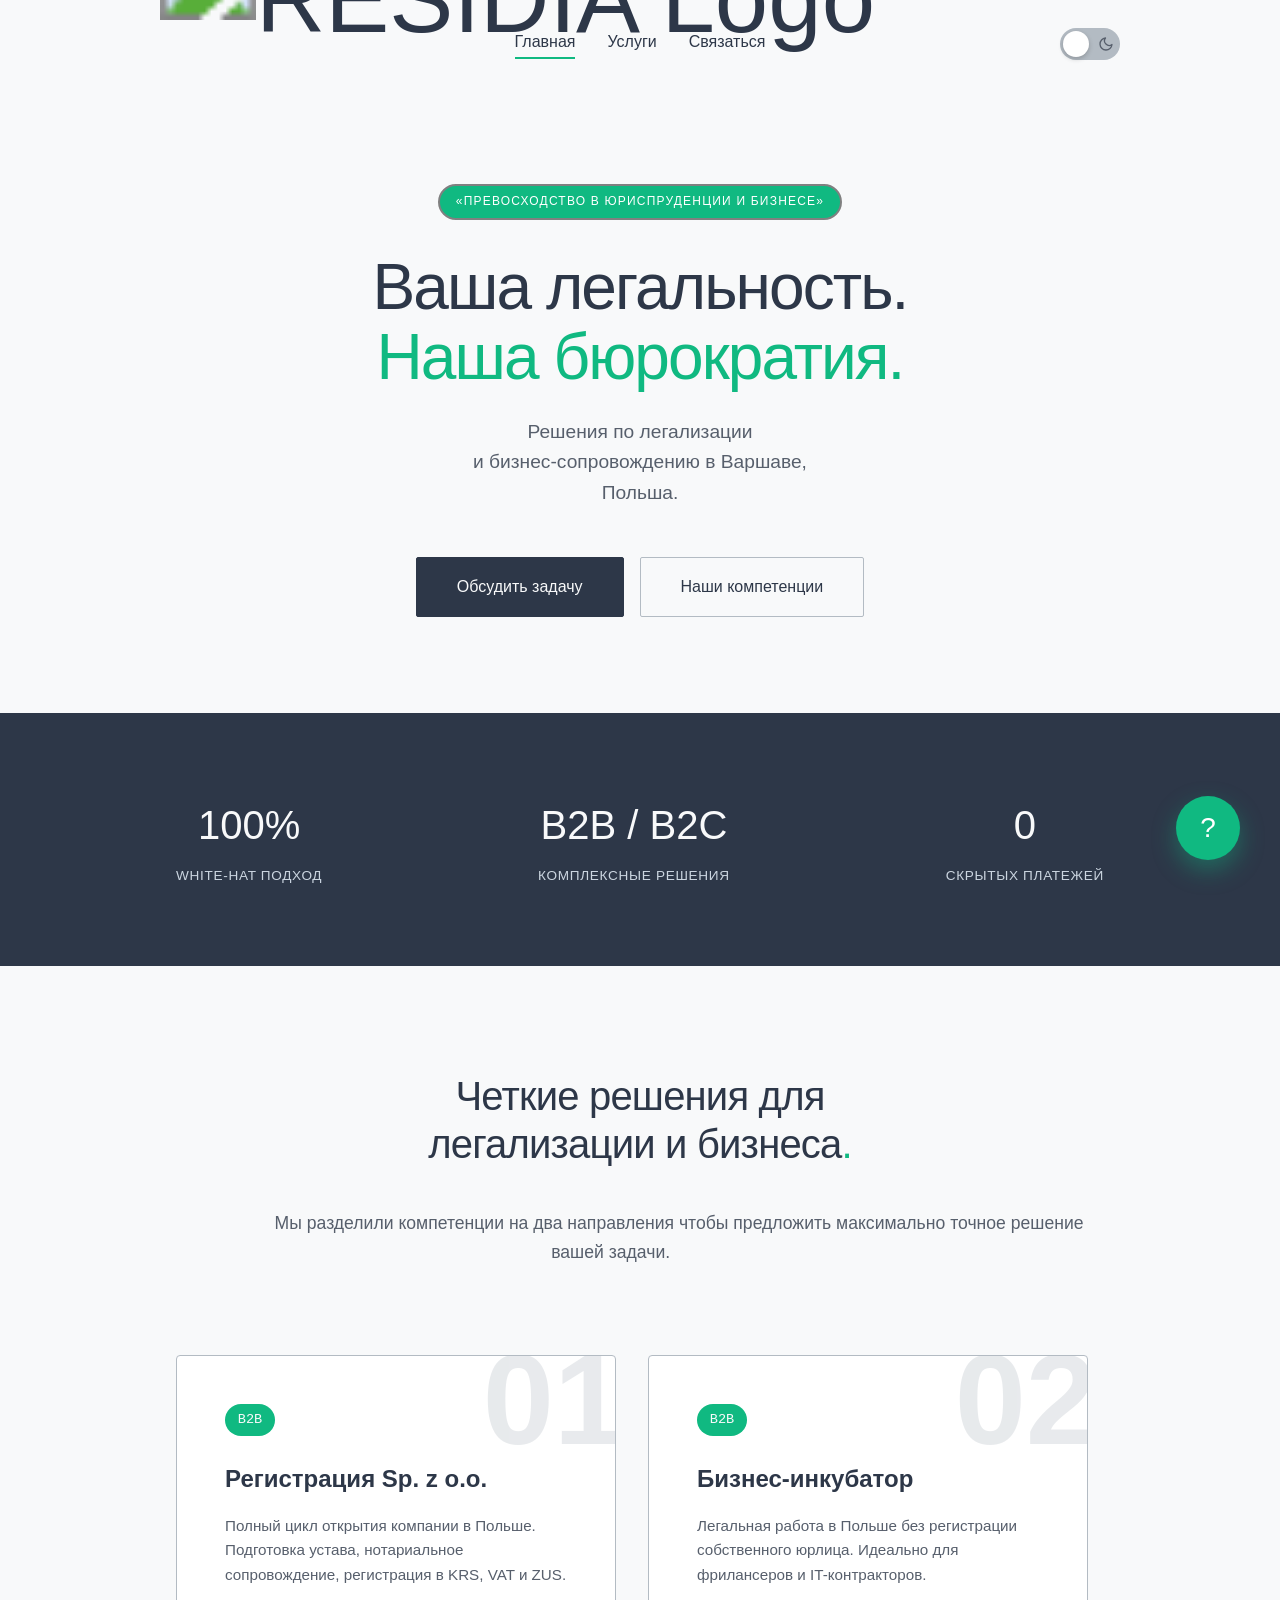
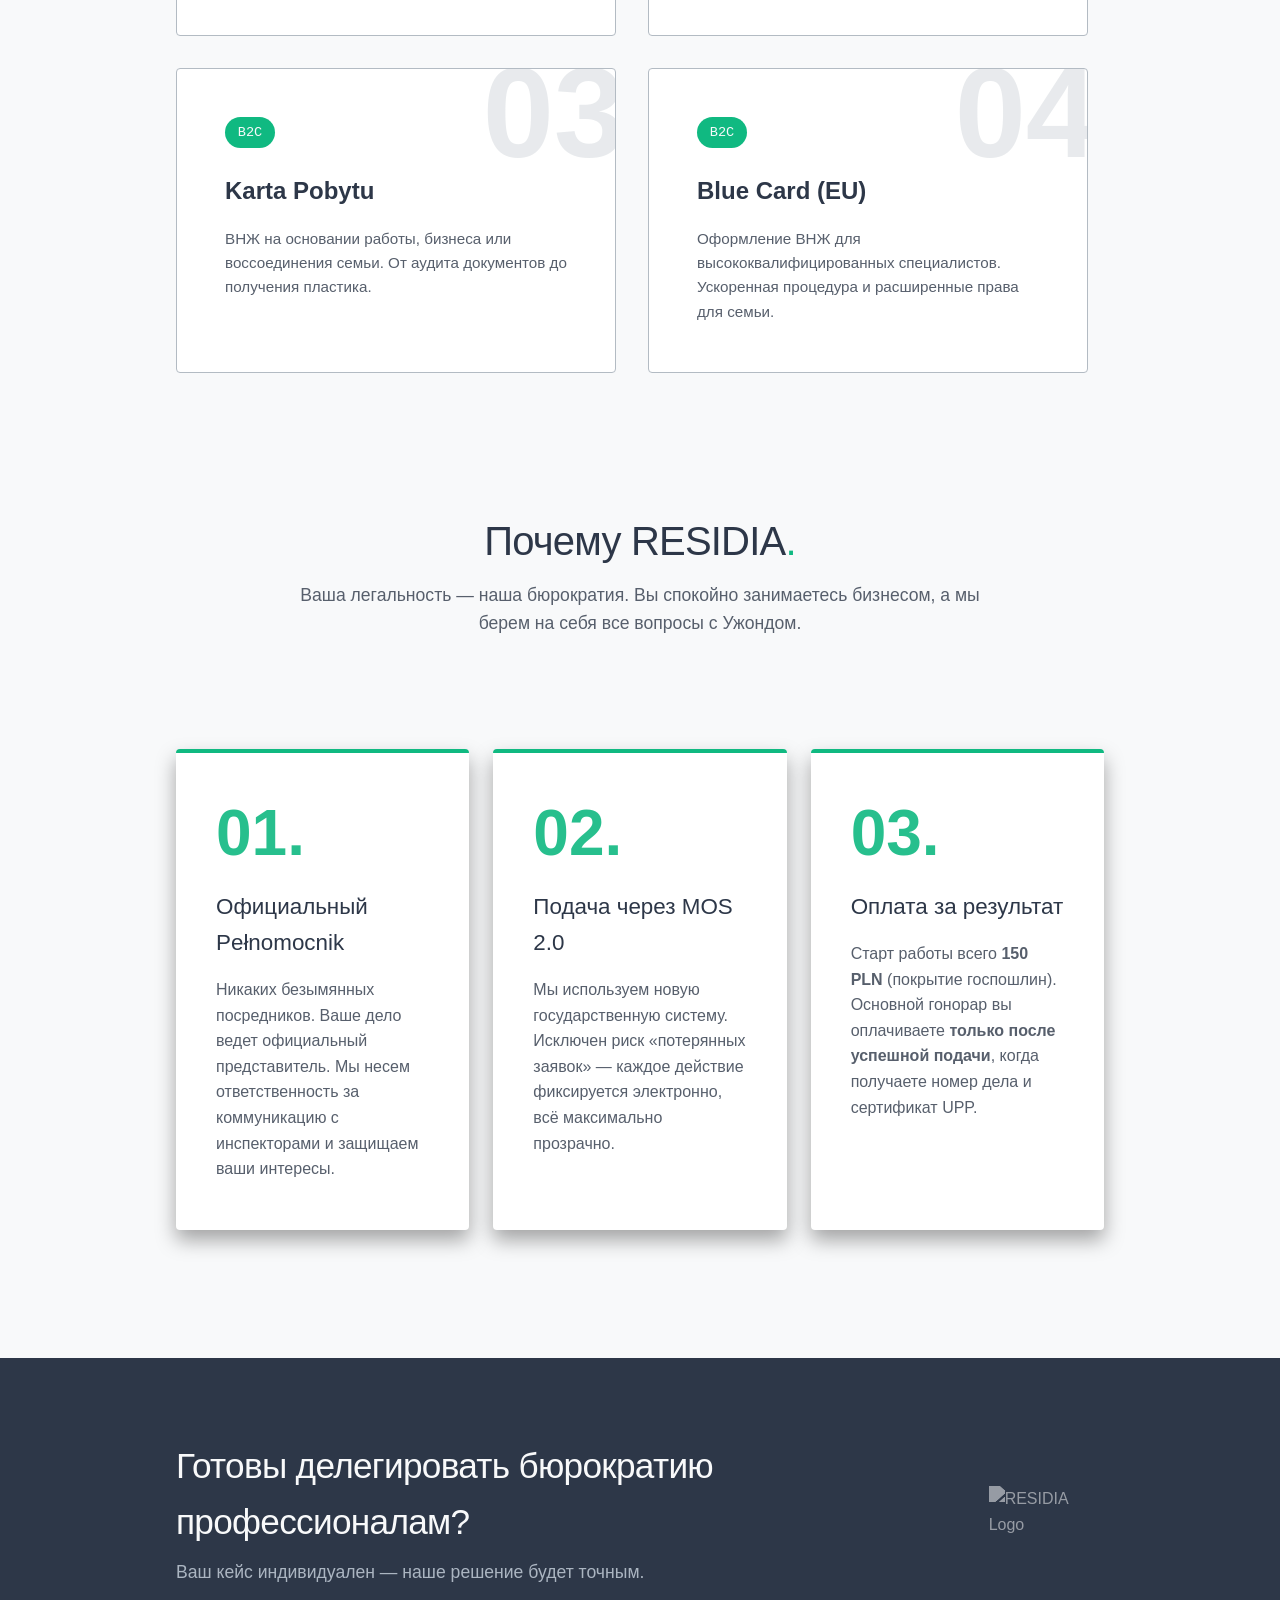
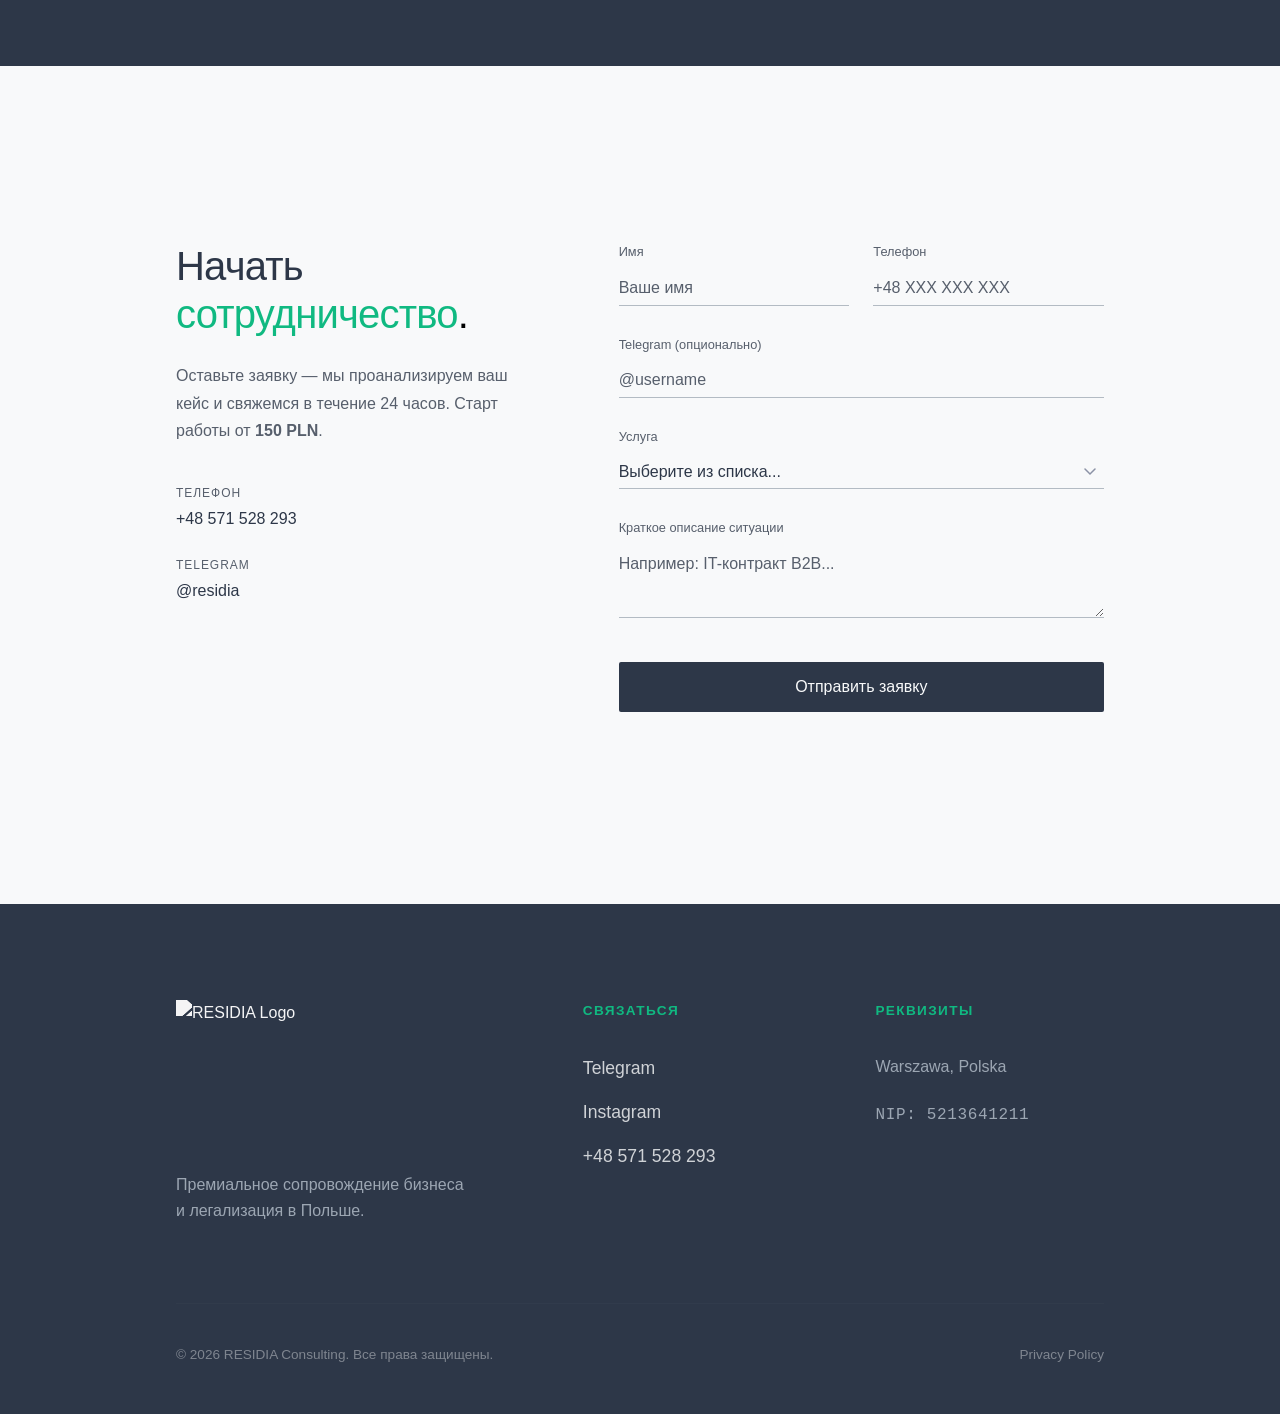
==== index.html @ 2cf1dadb "feat: add dark theme mode styles" ====
<!DOCTYPE html>
<html lang="ru" data-theme="light">
<head>
    <meta charset="UTF-8">
    <meta name="viewport" content="width=device-width, initial-scale=1.0">
    <title>Residia Consulting. | Легализация в Варшаве</title>
    <link rel="stylesheet" href="css/styles.css">
    <style>html { scroll-behavior: smooth; }</style>
</head>
<body>
    <header class="site-header">
        <div class="container header-inner">
            <div class="logo">
                <img src="img/residia.svg" alt="RESIDIA Logo" class="brand-logo">
            </div>
            
            <nav class="main-nav">
                <a href="#home" class="active">Главная</a>
                <a href="#services">Услуги</a>
                <a href="#contact" class="btn-primary">Связаться</a>
            </nav>
            
            <button id="theme-toggle" class="theme-switch" aria-label="Переключить тему">
                <span class="theme-switch-slider"></span>
                <svg class="icon-sun" viewBox="0 0 24 24" fill="none" stroke="currentColor" stroke-width="2" stroke-linecap="round" stroke-linejoin="round">
                    <circle cx="12" cy="12" r="5"></circle>
                    <line x1="12" y1="1" x2="12" y2="3"></line>
                    <line x1="12" y1="21" x2="12" y2="23"></line>
                    <line x1="4.22" y1="4.22" x2="5.64" y2="5.64"></line>
                    <line x1="18.36" y1="18.36" x2="19.78" y2="19.78"></line>
                    <line x1="1" y1="12" x2="3" y2="12"></line>
                    <line x1="21" y1="12" x2="23" y2="12"></line>
                    <line x1="4.22" y1="19.78" x2="5.64" y2="18.36"></line>
                    <line x1="18.36" y1="5.64" x2="19.78" y2="4.22"></line>
                </svg>
                <svg class="icon-moon" viewBox="0 0 24 24" fill="none" stroke="currentColor" stroke-width="2" stroke-linecap="round" stroke-linejoin="round">
                    <path d="M21 12.79A9 9 0 1 1 11.21 3 7 7 0 0 0 21 12.79z"></path>
                </svg>
            </button>
        </div>
    </header>

    <main>
        <section id="home" class="hero-premium">
            <div class="container text-center">
                <div class="hero-badge">«Превосходство в юриспруденции и бизнесе»</div>
                <h1 class="hero-title-large">Ваша легальность.<br><span style="color: var(--accent-color);">Наша бюрократия.</span></h1>
                <p class="hero-subtitle-large" style="margin: 0 auto 3rem;">Решения по легализации <br> и бизнес-сопровождению в Варшаве, <br>Польша.</p>
                <div class="hero-actions" style="justify-content: center;">
                    <a href="#contact" class="btn-solid">Обсудить задачу</a>
                    <a href="#services" class="btn-outline">Наши компетенции</a>
                </div>
            </div>
        </section>

        <section class="stats-section bg-dark-ribbon">
            <div class="container">
                <div class="stats-flex">
                    <div class="stat-item">
                        <div class="stat-number">100%</div>
                        <div class="stat-label">White-hat подход</div>
                    </div>
                    <div class="stat-item">
                        <div class="stat-number">B2B / B2C</div>
                        <div class="stat-label">Комплексные решения</div>
                    </div>
                    <div class="stat-item">
                        <div class="stat-number">0</div>
                        <div class="stat-label">Скрытых платежей</div>
                    </div>
                </div>
            </div>
        </section>

        <section id="services" class="services-content">
            <div class="container">

                <div class="section-header text-center services-header">
            <h2 class="section-title">Четкие решения для<br>легализации и бизнеса<span class="text-accent">.</span></h2>
            <p class="section-desc">
                Мы разделили компетенции на два направления чтобы предложить максимально точное решение вашей задачи.
            </p>
        </div>
                <div id="services-grid" class="services-flex-container">
                    
                    <div class="service-card" data-category="b2b">
                        <div class="card-bg-number">01</div>
                        <div class="card-content">
                            <div class="card-tag">B2B</div>
                            <h3>Регистрация Sp. z o.o.</h3>
                            <p>Полный цикл открытия компании в Польше. Подготовка устава, нотариальное сопровождение, регистрация в KRS, VAT и ZUS.</p>
                        </div>
                    </div>
                    <div class="service-card" data-category="b2b">
                        <div class="card-bg-number">02</div>
                        <div class="card-content">
                            <div class="card-tag">B2B</div>
                            <h3>Бизнес-инкубатор</h3>
                            <p>Легальная работа в Польше без регистрации собственного юрлица. Идеально для фрилансеров и IT-контракторов.</p>
                        </div>
                    </div>
                    <div class="service-card" data-category="b2c">
                        <div class="card-bg-number">03</div>
                        <div class="card-content">
                            <div class="card-tag">B2C</div>
                            <h3>Karta Pobytu</h3>
                            <p>ВНЖ на основании работы, бизнеса или воссоединения семьи. От аудита документов до получения пластика.</p>
                        </div>
                    </div>
                    <div class="service-card" data-category="b2c">
                        <div class="card-bg-number">04</div>
                        <div class="card-content">
                            <div class="card-tag">B2C</div>
                            <h3>Blue Card (EU)</h3>
                            <p>Оформление ВНЖ для высококвалифицированных специалистов. Ускоренная процедура и расширенные права для семьи.</p>
                        </div>
                    </div>
                </div>
                
                <div id="loader" class="loader hidden"></div>
            </div>
        </section>

        <section class="approach-section">
            <div class="container">
                <div class="section-header text-center">
                    <h2 class="section-title">Почему RESIDIA<span class="text-accent">.</span></h2>
                    <p class="section-desc" style="max-width: 700px; margin: 0 auto;">
                        Ваша легальность — наша бюрократия. Вы спокойно занимаетесь бизнесом, а мы берем на себя все вопросы с Ужондом.
                    </p>
                </div>

                <div class="features-grid">
                    <div class="feature-card premium-card">
                        <div class="card-icon">01.</div>
                        <h3>Официальный Pełnomocnik</h3>
                        <p>Никаких безымянных посредников. Ваше дело ведет официальный представитель. Мы несем ответственность за коммуникацию с инспекторами и защищаем ваши интересы.</p>
                    </div>
                    
                    <div class="feature-card premium-card">
                        <div class="card-icon">02.</div>
                        <h3>Подача через MOS 2.0</h3>
                        <p>Мы используем новую государственную систему. Исключен риск «потерянных заявок» — каждое действие фиксируется электронно, всё максимально прозрачно.</p>
                    </div>
                    
                    <div class="feature-card premium-card">
                        <div class="card-icon">03.</div>
                        <h3>Оплата за результат</h3>
                        <p>Старт работы всего <b>150 PLN</b> (покрытие госпошлин). Основной гонорар вы оплачиваете <b>только после успешной подачи</b>, когда получаете номер дела и сертификат UPP.</p>
                    </div>
                </div>
            </div>
        </section>

        <section class="cta-ribbon bg-dark-ribbon">
    <div class="container">
        <div class="cta-flex">
            <div class="cta-content">
                <h2 class="cta-text">Готовы делегировать бюрократию профессионалам?</h2>
                <p class="cta-subtext">Ваш кейс индивидуален — наше решение будет точным.</p>
            </div>
            <div class="cta-decoration">
    <img src="img/residia.svg" alt="RESIDIA Logo" class="cta-logo-accent">
</div>
        </div>
    </div>
</section>
        
    <section id="contact" class="contact-section">
    <div class="container">
        <div class="contact-grid">
            <div class="contact-info">
                <h2 class="section-title">Начать<br><span style="color: var(--accent-color);">сотрудничество</span><span class="text-accent" style="color: black;">.</span></h2>
                <p class="contact-desc">Оставьте заявку — мы проанализируем ваш кейс и свяжемся в течение 24 часов. Старт работы от <strong>150 PLN</strong>.</p>
                <div class="contact-details">
                    <a href="tel:+48571528293" class="contact-item">
                        <span class="contact-label">Телефон</span>
                        <span class="contact-value">+48 571 528 293</span>
                    </a>
                    <a href="https://t.me/residia_consulting" class="contact-item">
                        <span class="contact-label">Telegram</span>
                        <span class="contact-value">@residia</span>
                    </a>
                </div>
            </div>

            <div class="contact-form-wrap">
                <form action="https://formspree.io/f/maqavepd" method="POST" id="contact-form" class="contact-form" novalidate>
                    <div class="form-row">
                        <div class="form-group">
                            <label for="cf-name">Имя</label>
                            <input type="text" id="cf-name" name="name" placeholder="Ваше имя" required>
                            <span class="error-message">Введите имя</span>
                        </div>
                        <div class="form-group">
                            <label for="cf-phone">Телефон</label>
                            <input type="tel" id="cf-phone" name="phone" placeholder="+48 XXX XXX XXX" required>
                            <span class="error-message">Формат: +48 и 9 цифр</span>
                        </div>
                    </div>

                    <div class="form-group">
                        <label for="cf-telegram">Telegram <span style="color:var(--text-muted)">(опционально)</span></label>
                        <input type="text" id="cf-telegram" name="telegram" placeholder="@username">
                    </div>

                    <div class="form-group">
                        <label for="cf-service">Услуга</label>
                        <select id="cf-service" name="service" required>
                            <option value="" disabled selected>Выберите из списка...</option>
                            <option value="Karta Pobytu">Karta Pobytu</option>
                            <option value="Регистрация Sp. z o.o.">Регистрация Sp. z o.o.</option>
                            <option value="Бизнес-инкубатор">Бизнес-инкубатор</option>
                            <option value="Blue Card">Blue Card</option>
                            <option value="Консультация">Консультация</option>
                        </select>
                        <span class="error-message">Выберите услугу</span>
                    </div>

                    <div class="form-group">
                        <label for="cf-message">Краткое описание ситуации</label>
                        <textarea id="cf-message" name="message" rows="3" placeholder="Например: IT-контракт B2B..."></textarea>
                    </div>

                    <button type="submit" class="btn-contact-submit">
                        <span class="btn-label">Отправить заявку</span>
                        <span class="btn-loading">Отправка...</span>
                    </button>
                </form>

                <div class="cf-success hidden" id="cf-success">
                    <div class="success-icon"></div>
                    <h3>Заявка принята</h3>
                    <p>Свяжемся с вами в течение 24 часов.</p>
                </div>
            </div>
        </div>
    </div>
</section>
    </main>

    <div class="fab-wrapper" id="fab-wrapper">
        <div class="fab-menu">
            <a href="#" class="fab-action" style="--delay: 0.25s;" aria-label="Viber">
                <svg viewBox="0 0 24 24" width="20" height="20" fill="currentColor"><path d="M21.573 13.914c-.056-.519-.341-1.031-.837-1.492l-2.023-1.89c-.585-.547-1.417-.676-2.126-.33l-1.36.666c-.309.151-.663.084-.91-.176-.906-.95-2.097-2.315-3.058-3.465-.213-.257-.225-.632-.027-.9l.865-1.18c.451-.614.542-1.428.232-2.126L11.13.96C10.743.111 9.943-.284 9.1.181l-1.66.924C6.353 1.708 5.56 2.825 5.618 4.04c.148 3.125 1.547 6.452 3.86 9.176 2.378 2.798 5.632 4.671 8.851 5.378 1.215.267 2.457-.202 3.255-1.229l1.107-1.427c.563-.727.42-1.688-.22-2.285l-.898-.739z"/></svg>
            </a>
            <a href="#" class="fab-action" style="--delay: 0.15s;" aria-label="Telegram">
                <svg viewBox="0 0 24 24" width="20" height="20" fill="currentColor"><path d="M12 0c-6.627 0-12 5.373-12 12s5.373 12 12 12 12-5.373 12-12-5.373-12-12-12zm5.894 8.221l-1.97 9.28c-.145.658-.537.818-1.084.508l-3-2.21-1.446 1.394c-.14.18-.357.223-.548.223l.188-2.85 5.18-4.686c.223-.195-.054-.282-.346-.086l-6.405 4.027-2.76-.89c-.6-.188-.612-.6.126-.89l10.814-4.18c.5-.205.952.12.851.864z"/></svg>
            </a>
            <a href="#" class="fab-action" style="--delay: 0.05s;" aria-label="Instagram">
                <svg viewBox="0 0 24 24" width="20" height="20" fill="currentColor"><path d="M12 2.163c3.204 0 3.584.012 4.85.07 3.252.148 4.771 1.691 4.919 4.919.058 1.265.069 1.645.069 4.849 0 3.205-.012 3.584-.069 4.849-.149 3.225-1.664 4.771-4.919 4.919-1.266.058-1.644.07-4.85.07-3.204 0-3.584-.012-4.849-.07-3.26-.149-4.771-1.699-4.919-4.92-.058-1.265-.07-1.644-.07-4.849 0-3.204.013-3.583.07-4.849.149-3.227 1.664-4.771 4.919-4.919 1.266-.057 1.645-.069 4.849-.069zM12 0C8.741 0 8.333.014 7.053.072 2.695.272.273 2.69.073 7.052.014 8.333 0 8.741 0 12c0 3.259.014 3.668.072 4.948.2 4.358 2.618 6.78 6.98 6.98C8.333 23.986 8.741 24 12 24c3.259 0 3.668-.014 4.948-.072 4.354-.2 6.782-2.618 6.979-6.98.059-1.28.073-1.689.073-4.948 0-3.259-.014-3.667-.072-4.947-.196-4.354-2.617-6.78-6.979-6.98C15.668.014 15.259 0 12 0zm0 5.838a6.162 6.162 0 100 12.324 6.162 6.162 0 000-12.324zM12 16a4 4 0 110-8 4 4 0 010 8zm6.406-11.845a1.44 1.44 0 100 2.881 1.44 1.44 0 000-2.881z"/></svg>
            </a>
        </div>

        <button class="fab-toggle" id="fab-toggle" aria-label="Контакты">
            <span class="fab-icon-question">?</span>
            <span class="fab-icon-close">✕</span>
        </button>
    </div>
    <footer class="site-footer">
    <div class="container">
        <div class="footer-grid">
            
            <div class="footer-brand">
                <img src="img/residia.svg" alt="RESIDIA Logo" class="footer-logo">
                <p class="footer-mission">Премиальное сопровождение бизнеса <br> и легализация в Польше.</p>
            </div>

            <div class="footer-socials">
                <h4>Связаться</h4>
                <ul>
                    <li><a href="https://t.me/residia_consulting" target="_blank">Telegram</a></li>
                    <li><a href="https://www.instagram.com/residia.consulting/" target="_blank">Instagram</a></li>
                    <li><a href="tel:+48571528293">+48 571 528 293</a></li>
                </ul>
            </div>

            <div class="footer-legal">
                <h4>Реквизиты</h4>
                <p>Warszawa, Polska</p>
                <div class="legal-ids">
                    <span>NIP: 5213641211</span>
                </div>
            </div>
        </div>

        <div class="footer-bottom">
            <p>&copy; 2026 RESIDIA Consulting. Все права защищены.</p>
            <div class="footer-bottom-links">
                <a href="#">Privacy Policy</a>
            </div>
        </div>
    </div>
</footer>
    
    <script src="js/main.js"></script>
</body>
</html>
---- css/styles.css ----
:root {
    --bg-color: #F8F9FA;
    --card-pure-white: #ffffff;
    --text-color: #2D3748;
    --text-muted: #575F6C;
    --accent-color: #10B981;
    --border-color: #b3bbc3;
    --card-bg: #FFFFFF;
    --font-main: 'Helvetica Neue', Arial, sans-serif;
    --spacing-unit: 1rem;
    

    --ribbon-bg: #2D3748;
    --ribbon-text: #F8F9FA;
    --ribbon-muted: #CBD5E0;
}

[data-theme="dark"] {
    --bg-color: #0F1117;
    --card-pure-white: #1E2130;   
    --text-color: #E8EAF0;
    --text-muted: #8B92A5;
    --accent-color: #10B981;
    --border-color: #2E3450;     
    --card-bg: #1E2130; 

        /* Typography */
    --font-main: 'Helvetica Neue', Arial, sans-serif;
    --spacing-unit: 1rem;
    }

    [data-theme="dark"] .service-card,
    [data-theme="dark"] .feature-card {
    box-shadow: 0 0 0 1px var(--border-color), 
                0 4px 24px rgba(0, 0, 0, 0.35);
}


    * {
        margin: 0;
        padding: 0;
        box-sizing: border-box;
    }

    body {
        font-family: var(--font-main);
        background-color: var(--bg-color);
        color: var(--text-color);
        line-height: 1.6;
        transition: background-color 0.3s ease, color 0.3s ease;
    }

    .container {
        width: 100%;
        padding: 0 var(--spacing-unit);
    }

    
    .header-inner {
        display: grid;
        grid-template-columns: 1fr auto 1fr; 
        align-items: center;
        padding: 1.5rem 0; 
    }

    .logo {
        justify-self: start; 
        display: flex;
        align-items: center;
    }

    /* Стили для нового класса логотипа */
    .brand-logo {
        display: block;
        height: 40px; /* Базовая высота, чтобы шапка не раздувалась */
        width: auto;
        /* Раздуваем логотип в 3 раза. Если будет слишком большим - поставь 2 или 2.5 */
        transform: scale(6)     ;
        transform-origin: left center; /* Точка отсчета для увеличения - левый край */
    }

    .main-nav {
        display: none;
    }



    /* first screen */

    .hero-premium {
        padding: 6rem 0;
        text-align: center; 
    }

    .hero-badge {
        display: inline-block;
        font-size: 0.75rem;
        text-transform: uppercase;
        letter-spacing: 0.1em;
        padding: 0.4rem 1rem;
        border: 2px solid gray;
        border-radius: 2rem;
        margin-bottom: 2rem;
        color: var(--card-bg);
        background-color: var(--accent-color);
    }

    .hero-title-large {
        font-size: clamp(2.5rem, 5vw, 4.5rem); 
        font-weight: 500;
        line-height: 1.1;
        margin-bottom: 1.5rem;
        letter-spacing: -0.03em;
    }

    .section-title {
        font-size: clamp(2rem, 4vw, 3rem); /* Адаптивный размер */
        font-weight: 500;
        line-height: 1.2;
        margin-bottom: 1rem;
        letter-spacing: -0.02em; /* Легкий кернинг для премиальности */
    }

    .hero-subtitle-large {
        font-size: 1.2rem;
        color: var(--text-muted);
        margin: 0 auto 3rem; 
        max-width: 600px; 
    }

    .hero-actions {
        display: flex;
        gap: 1rem;
        justify-content: center;
        flex-wrap: wrap;
    }

    .btn-solid, .btn-outline {
        display: inline-flex;
        align-items: center;
        justify-content: center;
        padding: 1rem 2.5rem;
        font-size: 1rem;
        text-decoration: none;
        transition: all 0.3s ease;
        border-radius: 2px; 
    }

   .btn-solid {
    background-color: var(--text-color);
    color: var(--bg-color);
    border: 1px solid var(--text-color);
    transition: all 0.3s ease;
}

    .btn-solid:hover {
        opacity: 0.9;
    }

    .btn-outline {
    background-color: transparent;
    color: var(--text-color);
    border: 1px solid var(--border-color);
    transition: all 0.3s ease;
}

    .btn-outline:hover {
    border-color: var(--text-color);
}

    .text-center {
        text-align: center;
    }

    .text-accent {
        color: var(--accent-color);
    }

    .stats-flex {
        display: flex;
        justify-content: space-between;
        flex-wrap: wrap;
        gap: 2rem;
        text-align: center;
    }

    .stat-number {
        font-size: 2.5rem;
        font-weight: 300;
        color: var(--text-color);
        margin-bottom: 0.5rem;
    }

    .stat-label {
        font-size: 0.85rem;
        color: var(--text-muted);
        text-transform: uppercase;
        letter-spacing: 0.05em;
    }

    .approach-section {
        padding-bottom: 5rem;
        padding-top: 6rem;
    }

    .section-header {
        margin-bottom: 4rem;
    }

    .section-title {
        font-size: 2.5rem;
        font-weight: 500;
        margin-bottom: 1rem;
    }

    .section-desc {
        color: var(--text-muted);
        font-size: 1.1rem;
    }

    /* Обновленные стили для "Почему RESIDIA" */
    .card-icon {
        font-size: 4rem; 
        font-family: var(--font-main);
        font-weight: 700;
        color: var(--accent-color); 
        line-height: 1;
        margin-bottom: 1.5rem;
        opacity: 0.9;
    }

    .premium-card h3, .feature-card h3 {
        font-size: 1.4rem;
        font-weight: 500;
        margin-bottom: 1rem;
        color: var(--text-color);
    }

    .premium-card p, .feature-card p {
        color: var(--text-muted);
        line-height: 1.6;
    }

    .features-grid {
        display: grid;
        grid-template-columns: 1fr;
        gap: 1.5rem;
        padding: 3rem 0;
    }

    .feature-card {
        background-color: var(--card-pure-white);
        padding: 3rem 2.5rem;
        border-radius: 4px;
        border-top: 4px solid var(--accent-color); 
        box-shadow: 0 10px 20px rgba(0, 0, 0, 0.35);
        transition: all 0.3s ease;
    }

    .feature-card:hover {
        transform: translateY(-5px);
        box-shadow: 0 10px 20px rgba(0, 0, 0, 0.35);
    }

    .logo {
        justify-self: start; 
    }



    /* =========================================
    FAB (Улучшенная анимация)
    ========================================= */
    .fab-wrapper {
        position: fixed;
        bottom: 40px;
        right: 40px;
        left: auto; /* Убиваем прилипание к левому краю */
        top: auto;
        width: 64px;
        height: 64px;
        z-index: 99999;
    }

    /* Главная кнопка */
    .fab-toggle {
        position: absolute;
        bottom: 0;
        right: 0;
        width: 64px;
        height: 64px;
        border-radius: 50%;
        background-color: var(--accent-color);
        color: #FFFFFF;
        border: none;
        cursor: pointer;
        display: flex;
        align-items: center;
        justify-content: center;
        font-size: 28px;
        z-index: 10;
        box-shadow: 0 10px 25px rgba(16, 185, 129, 0.4);
        /* Плавная анимация движения ВВЕРХ */
        transition: transform 1.2s cubic-bezier(0.175, 0.885, 0.32, 1.27), background-color 0.3s;
    }

    /* Движение ВВЕРХ при открытии */
    .fab-wrapper.is-open .fab-toggle {
        transform: translateY(-200px); /* Едет вверх на 200px (с легким отскоком благодаря cubic-bezier) */
        background-color: var(--text-color);
        box-shadow: 0 10px 25px rgba(0, 0, 0, 0.2);
    }

    /* Меню иконок под кнопкой */
    .fab-menu {
        position: absolute;
        bottom: 0;
        right: 8px; /* Центрируем 48px иконку под 64px кнопкой: (64-48)/2 = 8 */
        display: flex;
        flex-direction: column-reverse; /* Растут снизу вверх */
        gap: 12px;
    }

    .fab-action {
        width: 48px;
        height: 48px;
        border-radius: 50%;
        background-color: var(--card-bg);
        color: var(--text-color);
        border: 1px solid var(--border-color);
        display: flex;
        align-items: center;
        justify-content: center;
        text-decoration: none;
        opacity: 0;
        transform: translateY(20px) scale(0.8);
        pointer-events: none;
        transition: all 0.4s cubic-bezier(0.175, 0.885, 0.32, 1.27);
    }

    /* При открытии - плавно появляются на своих местах */
    .fab-wrapper.is-open .fab-action {
        opacity: 1;
        transform: translateY(0) scale(1);
        pointer-events: auto;
        transition-delay: var(--delay);
    }

    .fab-action:hover {
        background-color: var(--accent-color);
        border-color: var(--accent-color);
        color: #FFFFFF;
        transform: scale(1.1);
    }

    /* Иконки внутри кнопки (? и ✕) */
    .fab-icon-question, .fab-icon-close {
        position: absolute;
        transition: all 0.4s ease;
    }
    .fab-icon-close { opacity: 0; transform: rotate(-90deg) scale(0.5); }
    .fab-wrapper.is-open .fab-icon-question { opacity: 0; transform: rotate(90deg) scale(0.5); }
    .fab-wrapper.is-open .fab-icon-close { opacity: 1; transform: rotate(0) scale(1); }

@media (min-width: 768px) {
    .container {
    max-width: 720px;
    margin: 0 auto;
    }

    .main-nav {
        display: flex;
        gap: 2rem;
        align-items: center;
    }

    .main-nav a {
        text-decoration: none;
        color: var(--text-color);
        font-weight: 500;
        position: relative;
        padding-bottom: 4px;
        transition: color 0.3s ease;
}   

    .main-nav a::after {
            content: '';
            position: absolute;
            bottom: 0;
            left: 0;
            width: 0;
            height: 1.5px;
            background-color: var(--accent-color);
            transition: width 0.3s ease;
    }

    .main-nav a:hover::after,
    .main-nav a.active::after {
        width: 100%;
    }

        .hero-title {
            font-size: 3rem;
        }
    }

    /* Breakpoint 2: Desktops */
    @media (min-width: 1024px) {
        .container {
            max-width: 960px;
        }

        .features-grid {
            /* Grid #2: 3 колонки на десктопе */
            grid-template-columns: repeat(3, 1fr);
        }
    }

    /* Услуги и фильтрация */

    .page-title {
        font-size: 2.5rem;
        font-weight: 400;
        margin-top: 3rem;
        margin-bottom: 0.5rem;
    }

    .page-subtitle {
        color: var(--text-muted);
        font-size: 1.1rem;
        margin-bottom: 3rem;
        max-width: 600px;
    }

    /* Фильтры */

    .services-flex-container {
        display: flex;
        flex-wrap: wrap;
        gap: 2rem;
        transition: opacity 0.4s ease;
    }

    .services-content {
        padding-bottom: 2.5rem;  
        padding-bottom: 3rem; 
    }

    .service-card {
        position: relative; 
        background: var(--card-bg);
        border: 1px solid var(--border-color);
        padding: 3rem; 
        width: 100%;
        border-radius: 4px;
        overflow: hidden; 
        transition: all 0.4s cubic-bezier(0.165, 0.84, 0.44, 1);
    }

    .card-bg-number {
        position: absolute;
        top: -20px;
        right: -10px;
        font-size: 8rem;
        font-weight: 700;
        color: var(--border-color);
        opacity: 0.3;
        line-height: 1;
        transition: all 0.5s ease;
        z-index: 0;
        pointer-events: none;
    }

    @media (min-width: 768px) {
        .service-card {
            width: calc(50% - 1.5rem);
        }
    }

    .service-card:hover .card-bg-number {
        color: var(--accent-color);
        opacity: 0.07; 
        transform: scale(1.1);
    }

    .card-content {
        position: relative;
        z-index: 1;
    }

    /* =========================================
    Премиальный переключатель темы (Pill Switch)
    ========================================= */
    .theme-switch {
        position: relative;
        display: flex;
        align-items: center;
        justify-content: space-between;
        width: 60px;
        height: 32px;
        padding: 0 6px;
        border-radius: 30px;
        background-color: var(--border-color); /* Серый фон по умолчанию */
        border: none;
        cursor: pointer;
        transition: background-color 0.4s ease;
        outline: none;
        justify-self: end; /* Держим прижатой к правому краю шапки */
    }

    /* Белый кружок (ползунок) */
    .theme-switch-slider {
        position: absolute;
        top: 3px;
        left: 3px;
        width: 26px;
        height: 26px;
        border-radius: 50%;
        background-color: #FFFFFF;
        box-shadow: 0 2px 5px rgba(0,0,0,0.2);
        /* Плавное движение с легким отскоком */
        transition: transform 0.4s cubic-bezier(0.165, 0.84, 0.44, 1);
        z-index: 2;
    }

    /* Настройки векторных иконок */
    .theme-switch svg {
        width: 16px;
        height: 16px;
        z-index: 1;
        color: var(--text-muted);
        transition: color 0.4s ease;
    }

   .bg-dark-ribbon {
    background-color: var(--ribbon-bg);
    padding: 5rem 0;
    margin-bottom: 5rem;
}

    /* Перекрашиваем элементы внутри только этой темной ленты */
   .bg-dark-ribbon .stat-number {
    color: var(--ribbon-text);
}

    .bg-dark-ribbon .stat-label {
        color: var(--ribbon-muted);
    }


    /* =========================================
    Состояние ТЕМНОЙ ТЕМЫ (Анимация переключения)
    ========================================= */

   [data-theme="dark"] .theme-switch {
    background-color: #2D3347;
}

    [data-theme="dark"] .theme-switch-slider {
        transform: translateX(28px); 
        background-color: var(--accent-color); 
    }

    [data-theme="dark"] .icon-moon {
        color: var(--bg-color); 
    }

    .card-tag {
        font-family: monospace;
        font-size: 0.85rem;
        color: var(--bg-color);
        background-color: var(--accent-color); 
        padding: 0.3rem 0.8rem;
        border-radius: 2rem;
        display: inline-block;
        margin-bottom: 1.5rem;
    }

    .service-card h3 {
        font-size: 1.5rem;
        margin-bottom: 1rem;
    }

    .service-card p {
        color: var(--text-muted);
        font-size: 0.95rem;
    }

    .hidden {
        display: none !important;
    }

    .opacity-0 {
        opacity: 0.3;
        pointer-events: none; 
    }

    .loader {
        width: 24px;
        height: 24px;
        border: 2px solid var(--border-color);
        border-top: 2px solid var(--text-color);
        border-top-color: var(--accent-color);
        border-radius: 50%;
        animation: spin 1s linear infinite;
        margin: 2rem auto;
    }

    /* Динамичная бегущая строка (Marquee) */ 

    /* =========================================
    Темный блок CTA (Call to Action)
    ========================================= */

    @keyframes spin {
        0% { transform: rotate(0deg); }
        100% { transform: rotate(360deg); }
    }

    /* форма */

    .container-small {
        max-width: 600px !important; 
        margin: 0 auto;
    }

    .booking-section {
        padding-bottom: 5rem;
    }

    /* Прогресс-бар шагов */
    .wizard-progress {
        display: flex;
        justify-content: space-between;
        margin-bottom: 3rem;
        border-bottom: 1px solid var(--border-color);
        padding-bottom: 1rem;
    }

    .progress-step {
        color: var(--text-muted);
        font-size: 0.9rem;
        font-weight: 500;
        transition: color 0.3s ease;
    }

    .progress-step.active {
        color: var(--text-color);
    }

    .form-step {
        display: none;
        animation: fadeIn 0.4s ease forwards;
    }

    .form-step.active {
        display: block;
    }

    @keyframes fadeIn {
        from { opacity: 0; transform: translateY(10px); }
        to { opacity: 1; transform: translateY(0); }
    }

    /* Элементы формы: стиль минимализма */
    .form-group {
        margin-bottom: 2rem;
        position: relative;
    }

    .boutique-form label {
        display: block;
        font-size: 0.85rem;
        color: var(--text-muted);
        margin-bottom: 0.5rem;
    }

    .boutique-form input,
    .boutique-form select,
    .boutique-form textarea {
        width: 100%;
        background: transparent;
        border: none;
        border-bottom: 1px solid var(--border-color);
        color: var(--text-color);
        font-family: var(--font-main);
        font-size: 1rem;
        padding: 0.5rem 0;
        transition: border-color 0.3s ease;
    }

    .boutique-form input:focus,
    .boutique-form select:focus,
    .boutique-form textarea:focus {
        outline: none;
        border-bottom-color: var(--text-color);
    }

    /* Ошибки валидации (пока скрыты) */
    .error-message {
        display: none;
        color: #e74c3c;
        font-size: 0.8rem;
        margin-top: 0.5rem;
        position: absolute;
        bottom: -1.5rem;
        left: 0;
    }

    .form-group.has-error input {
        border-bottom-color: #e74c3c;
    }

    .form-group.has-error .error-message {
        display: block;
    }

    /* Кнопки формы */
    .btn-next,
    .btn-prev,
    .btn-submit {
        background: transparent;
        border: 1px solid var(--text-color);
        color: var(--text-color);
        padding: 0.8rem 2rem;
        font-size: 1rem;
        cursor: pointer;
        transition: all 0.3s ease;
        border-radius: 2px;
    }

    .btn-next:hover,
    .btn-submit:hover {
        background: var(--text-color);
        color: var(--bg-color);
    }

    .btn-submit {
        background: var(--text-color);
        color: var(--bg-color);
    }

    .btn-submit:hover {
        opacity: 0.9;
    }

    .wizard-actions {
        display: flex;
        justify-content: space-between;
        margin-top: 1rem;
    }

    .form-success {
        text-align: center;
        padding: 3rem 0;
    }

    /* =========================================
   Contact Section
   ========================================= */
.contact-section {
    padding: 6rem 0;
}

.contact-grid {
    display: grid;
    grid-template-columns: 1fr;
    gap: 4rem;
}

@media (min-width: 768px) {
    .contact-grid {
        grid-template-columns: 1fr 1.4fr;
        gap: 6rem;
        align-items: start;
    }
}

.contact-desc {
    color: var(--text-muted);
    font-size: 1rem;
    line-height: 1.7;
    margin: 1.5rem 0 2.5rem;
}

.contact-details {
    display: flex;
    flex-direction: column;
    gap: 1.5rem;
}

.contact-item {
    display: flex;
    flex-direction: column;
    gap: 0.2rem;
    text-decoration: none;
}

.contact-label {
    font-size: 0.75rem;
    text-transform: uppercase;
    letter-spacing: 0.08em;
    color: var(--text-muted);
}

.contact-value {
    font-size: 1rem;
    color: var(--text-color);
    font-weight: 500;
    transition: color 0.2s ease;
}

a.contact-item:hover .contact-value {
    color: var(--accent-color);
}

/* Форма */
.contact-form-wrap {
    position: relative;
}

.contact-form .form-row {
    display: grid;
    grid-template-columns: 1fr 1fr;
    gap: 1.5rem;
}

.contact-form .form-group {
    margin-bottom: 1.8rem;
    position: relative;
}

.contact-form label {
    display: block;
    font-size: 0.8rem;
    color: var(--text-muted);
    margin-bottom: 0.5rem;
}

.contact-form input,
.contact-form select,
.contact-form textarea {
    width: 100%;
    background: transparent;
    border: none;
    border-bottom: 1px solid var(--border-color);
    color: var(--text-color);
    font-family: var(--font-main);
    font-size: 1rem;
    padding: 0.5rem 0;
    transition: border-color 0.3s ease;
    border-radius: 0;
}

.contact-form input::placeholder,
.contact-form textarea::placeholder {
    color: var(--text-muted);
}

.contact-form select {
    -webkit-appearance: none;
    appearance: none;
    background-image: url("data:image/svg+xml,%3Csvg xmlns='http://www.w3.org/2000/svg' width='12' height='8' viewBox='0 0 12 8'%3E%3Cpath d='M1 1l5 5 5-5' stroke='%238B92A5' stroke-width='1.5' fill='none' stroke-linecap='round'/%3E%3C/svg%3E");
    background-repeat: no-repeat;
    background-position: right 0.5rem center;
    padding-right: 1.5rem;
    cursor: pointer;
}

.contact-form select option {
    background-color: var(--card-bg);
    color: var(--text-color);
}

.contact-form input:focus,
.contact-form select:focus,
.contact-form textarea:focus {
    outline: none;
    border-bottom-color: var(--accent-color);
}

.contact-form .form-group.has-error input,
.contact-form .form-group.has-error select {
    border-bottom-color: #e74c3c;
}

.contact-form .form-group.has-error .error-message {
    display: block;
}

.btn-contact-submit {
    width: 100%;
    padding: 1rem;
    background-color: var(--text-color);
    color: var(--bg-color);
    border: none;
    font-family: var(--font-main);
    font-size: 1rem;
    cursor: pointer;
    border-radius: 2px;
    transition: opacity 0.3s ease, background-color 0.3s ease;
    margin-top: 0.5rem;
}

.btn-contact-submit:hover {
    opacity: 0.85;
}

.btn-loading {
    display: none;
}

.btn-contact-submit.is-loading .btn-label {
    display: none;
}

.btn-contact-submit.is-loading .btn-loading {
    display: inline;
}

/* Success */
.cf-success {
    position: absolute;
    inset: 0;
    display: flex;
    flex-direction: column;
    align-items: center;
    justify-content: center;
    text-align: center;
    background-color: var(--bg-color);
    z-index: 5;
    padding: 2rem;
    animation: fadeIn 0.5s ease forwards;
}

/* Крупная, статусная иконка */
.success-icon {
    width: 90px; /* Увеличили размер круга */
    height: 90px;
    border-radius: 50%;
    border: 2.5px solid var(--accent-color); /* Сделали линию чуть толще */
    
    /* Элегантная галочка через SVG */
    background-image: url("data:image/svg+xml,%3Csvg xmlns='http://www.w3.org/2000/svg' viewBox='0 0 24 24' fill='none' stroke='%2310B981' stroke-width='3' stroke-linecap='round' stroke-linejoin='round'%3E%3Cpath d='M20 6L9 17L4 12'/%3E%3C/svg%3E");
    background-size: 45px; /* Увеличили размер самой галочки */
    background-repeat: no-repeat;
    background-position: center;
    
    margin-bottom: 2rem; /* Отступ до текста */
    flex-shrink: 0;
}

/* Заголовок "Заявка принята" */
.cf-success h3 {
    font-size: 2rem; /* Сделали заметно крупнее */
    font-weight: 500;
    color: var(--text-color);
    margin-bottom: 1rem;
    letter-spacing: -0.02em;
}

/* Описание под заголовком */
.cf-success p {
    font-size: 1.1rem; /* Чуть увеличили текст */
    color: var(--text-muted);
    max-width: 300px;
    line-height: 1.5;
}

/* =========================================
   CTA Ribbon (Separator)
   ========================================= */
.cta-ribbon {
    padding: 5rem 0;
    /* Мы используем твой существующий класс .bg-dark-ribbon, 
       поэтому фон и отступы подтянутся автоматически */
}

.cta-flex {
    display: flex;
    justify-content: space-between;
    align-items: center;
}

.cta-text {
    font-size: 2.2rem;
    color: var(--ribbon-text);
    font-weight: 500;
    margin-bottom: 0.5rem;
    letter-spacing: -0.02em;
}

.cta-subtext {
    color: var(--ribbon-muted);
    font-size: 1.1rem;
    opacity: 0.8;
}

.dot-accent {
    width: 12px;
    height: 12px;
    background-color: var(--accent-color);
    border-radius: 50%;
    display: block;
    box-shadow: 0 0 20px rgba(16, 185, 129, 0.4);
}

.cta-logo-accent {
    /* ИЗМЕНЕНИЕ 1: Драматическое увеличение высоты */
    height: 280px; 
    width: auto;
    
    /* Магия: делаем SVG белым специально для этой секции */
    filter: brightness(0) invert(1); 
    
    opacity: 0.5; /* Почти полная непрозрачность для силы */
    transition: all 0.3s ease;
 
}

.cta-ribbon:hover .cta-logo-accent {
    opacity: 1; /* Полное высветление при наведении на всю ленту */
    transform: scale(1.2); /* Легкий эффект пульсации */
}

.dot-accent {
    display: none;
}

@media (max-width: 768px) {
    .cta-flex {
        flex-direction: column;
        text-align: center;
        gap: 2rem;
    }
    .cta-text {
        font-size: 1.8rem;
    }
    .cta-logo-accent {
        height: 80px; 
        margin-left: 0; 
        margin-top: 2rem;
    }
}

/* 3. Убедись, что обертка имеет относительное позиционирование */
.contact-form-wrap {
    position: relative;
    min-height: 400px; /* Должно совпадать с формой */
}
.contact-form.hidden {
    opacity: 0;
    pointer-events: none;
}

/* Состояние загрузки кнопки */
.btn-contact-submit .btn-loading {
    display: none;
}

.btn-contact-submit.is-loading .btn-label {
    display: none;
}

.btn-contact-submit.is-loading .btn-loading {
    display: inline-block;
}

/* Валидация */
.form-group .error-message {
    display: none;
    color: #e74c3c;
    font-size: 0.75rem;
    position: absolute;
    bottom: -1.2rem;
    left: 0;
}

.form-group.has-error input, 
.form-group.has-error select {
    border-bottom-color: #e74c3c !important;
}

.form-group.has-error .error-message {
    display: block;
}

/* =========================================
   Site Footer
   ========================================= */
.site-footer {
    background-color: var(--ribbon-bg);
    color: var(--ribbon-text);
    padding: 6rem 0 3rem;
    margin-top: 6rem;
}

.footer-grid {
    display: grid;
    grid-template-columns: 1.5fr 1fr 1fr;
    gap: 4rem;
    margin-bottom: 5rem;
    align-items: start;
}

.site-footer .footer-logo {
    /* КРИТИЧНОЕ ИЗМЕНЕНИЕ: Драматическое увеличение высоты */
    height: 140px; /* NEW SIZE: Теперь он мощный и заметный */
    width: auto;
    
    /* Магия: делаем SVG белым специально для этой секции */
    filter: brightness(0) invert(1); 
    
    opacity: 0.95; /* Почти полная непрозрачность для силы */
    transition: all 0.3s ease;
    
    /* ИЗМЕНЕНИЕ 2: Запрещаем flex-контейнеру "плющить" лого */
    flex-shrink: 0;
    
    /* Увеличим отступ снизу */
    margin-bottom: 2rem; 
    display: block;
}

.footer-mission {
    font-size: 1rem;
    color: var(--ribbon-muted);
    opacity: 0.7;
    line-height: 1.6;
}

.site-footer h4 {
    font-size: 0.85rem;
    margin-bottom: 2rem;
    font-weight: 600;
    letter-spacing: 0.1em;
    text-transform: uppercase;
    color: var(--accent-color);
}

.footer-socials ul, .footer-legal ul {
    list-style: none;
}

.footer-socials li {
    margin-bottom: 1rem;
}

.footer-socials a {
    color: var(--ribbon-text);
    text-decoration: none;
    font-size: 1.1rem;
    font-weight: 500;
    transition: all 0.3s;
    opacity: 0.8;
}

.footer-socials a:hover {
    opacity: 1;
    color: var(--accent-color);
    padding-left: 5px;
}


.footer-legal p,
.legal-ids span {
    color: var(--ribbon-muted);
    opacity: 0.7;
    font-size: 1rem;
    margin-bottom: 0.5rem;
    display: block;
}

.legal-ids {
    margin-top: 1.5rem;
    font-family: monospace;
    letter-spacing: 0.05em;
}

.footer-bottom {
    border-top: 1px solid rgba(255, 255, 255, 0.05);
    padding-top: 2.5rem;
    display: flex;
    justify-content: space-between;
    font-size: 0.85rem;
    opacity: 0.4;
}

.footer-bottom-links a {
    color: inherit;
    text-decoration: none;
}

@media (max-width: 768px) {
    .footer-grid {
        grid-template-columns: 1fr;
        text-align: center;
        gap: 4rem;
    }
    .footer-logo {
        margin: 0 auto 2rem;
        height: 60px;
    }
    .footer-socials a:hover {
        padding-left: 0;
    }
}
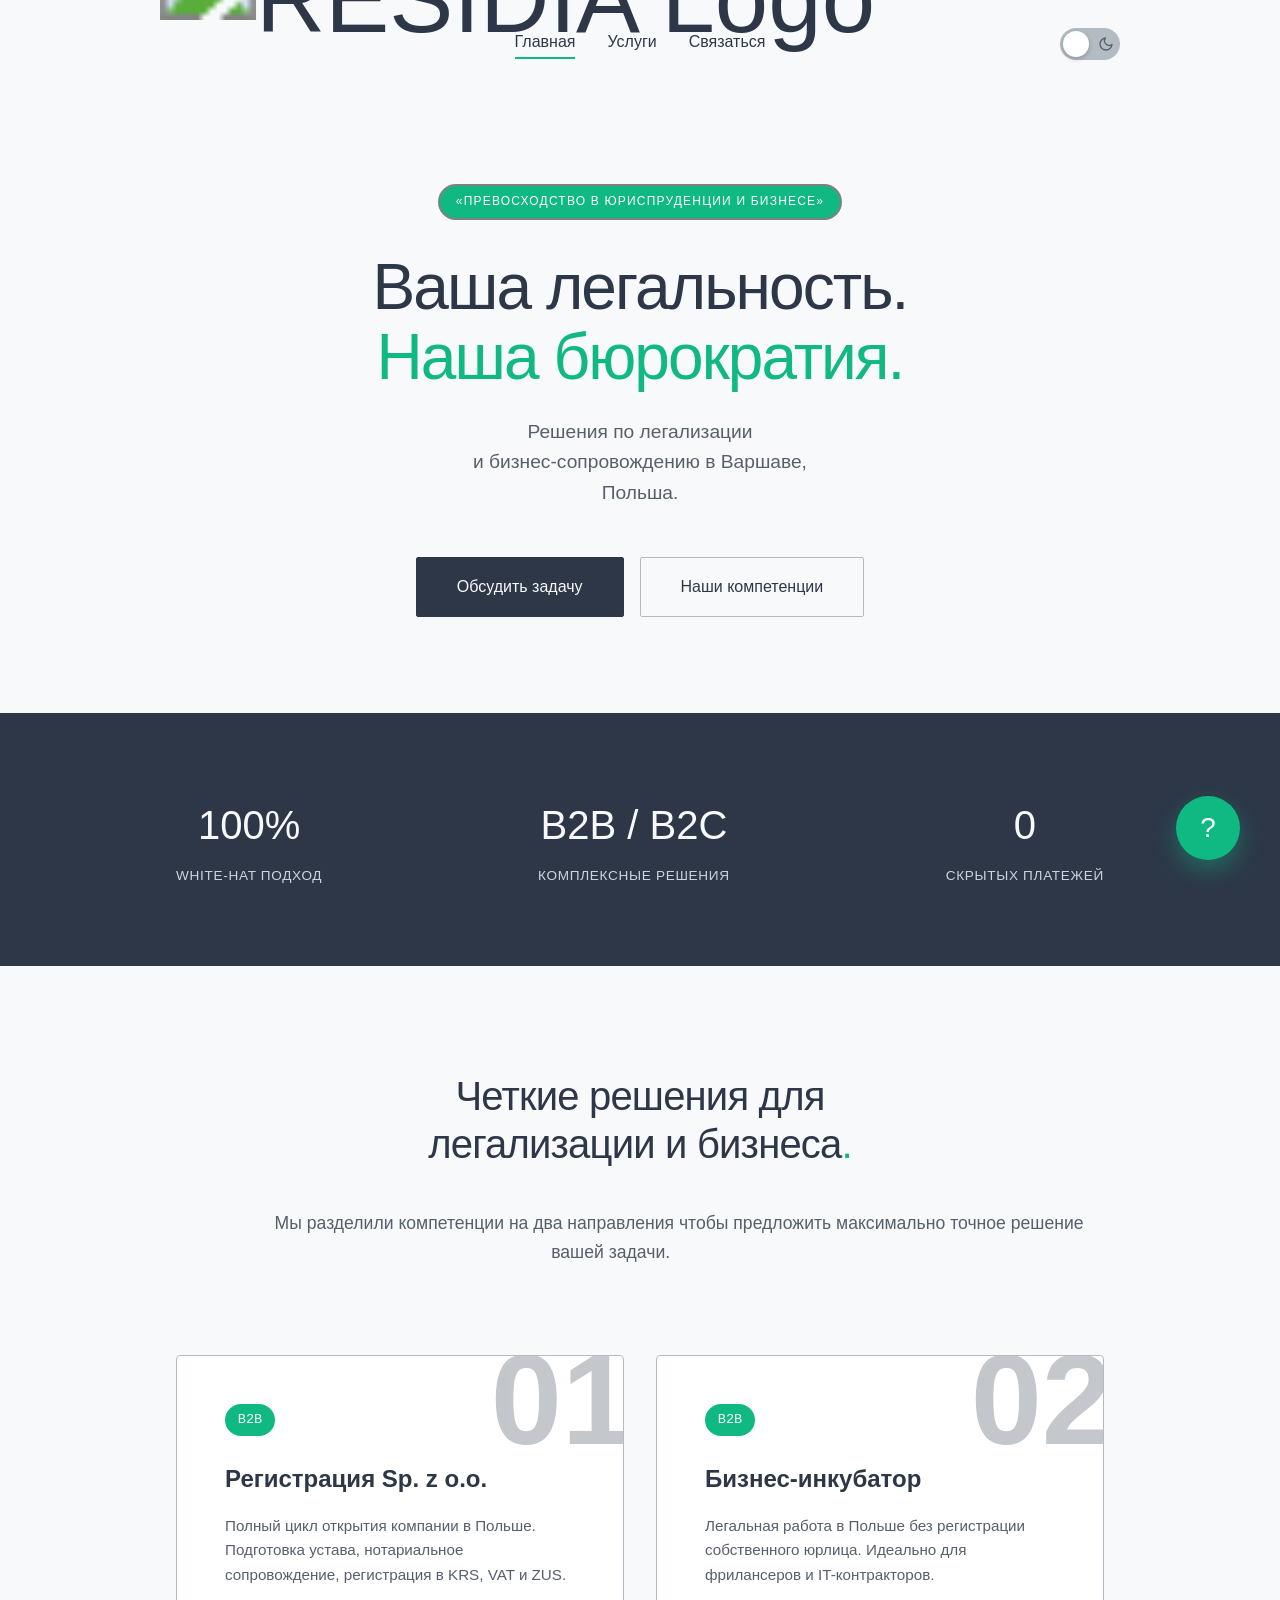
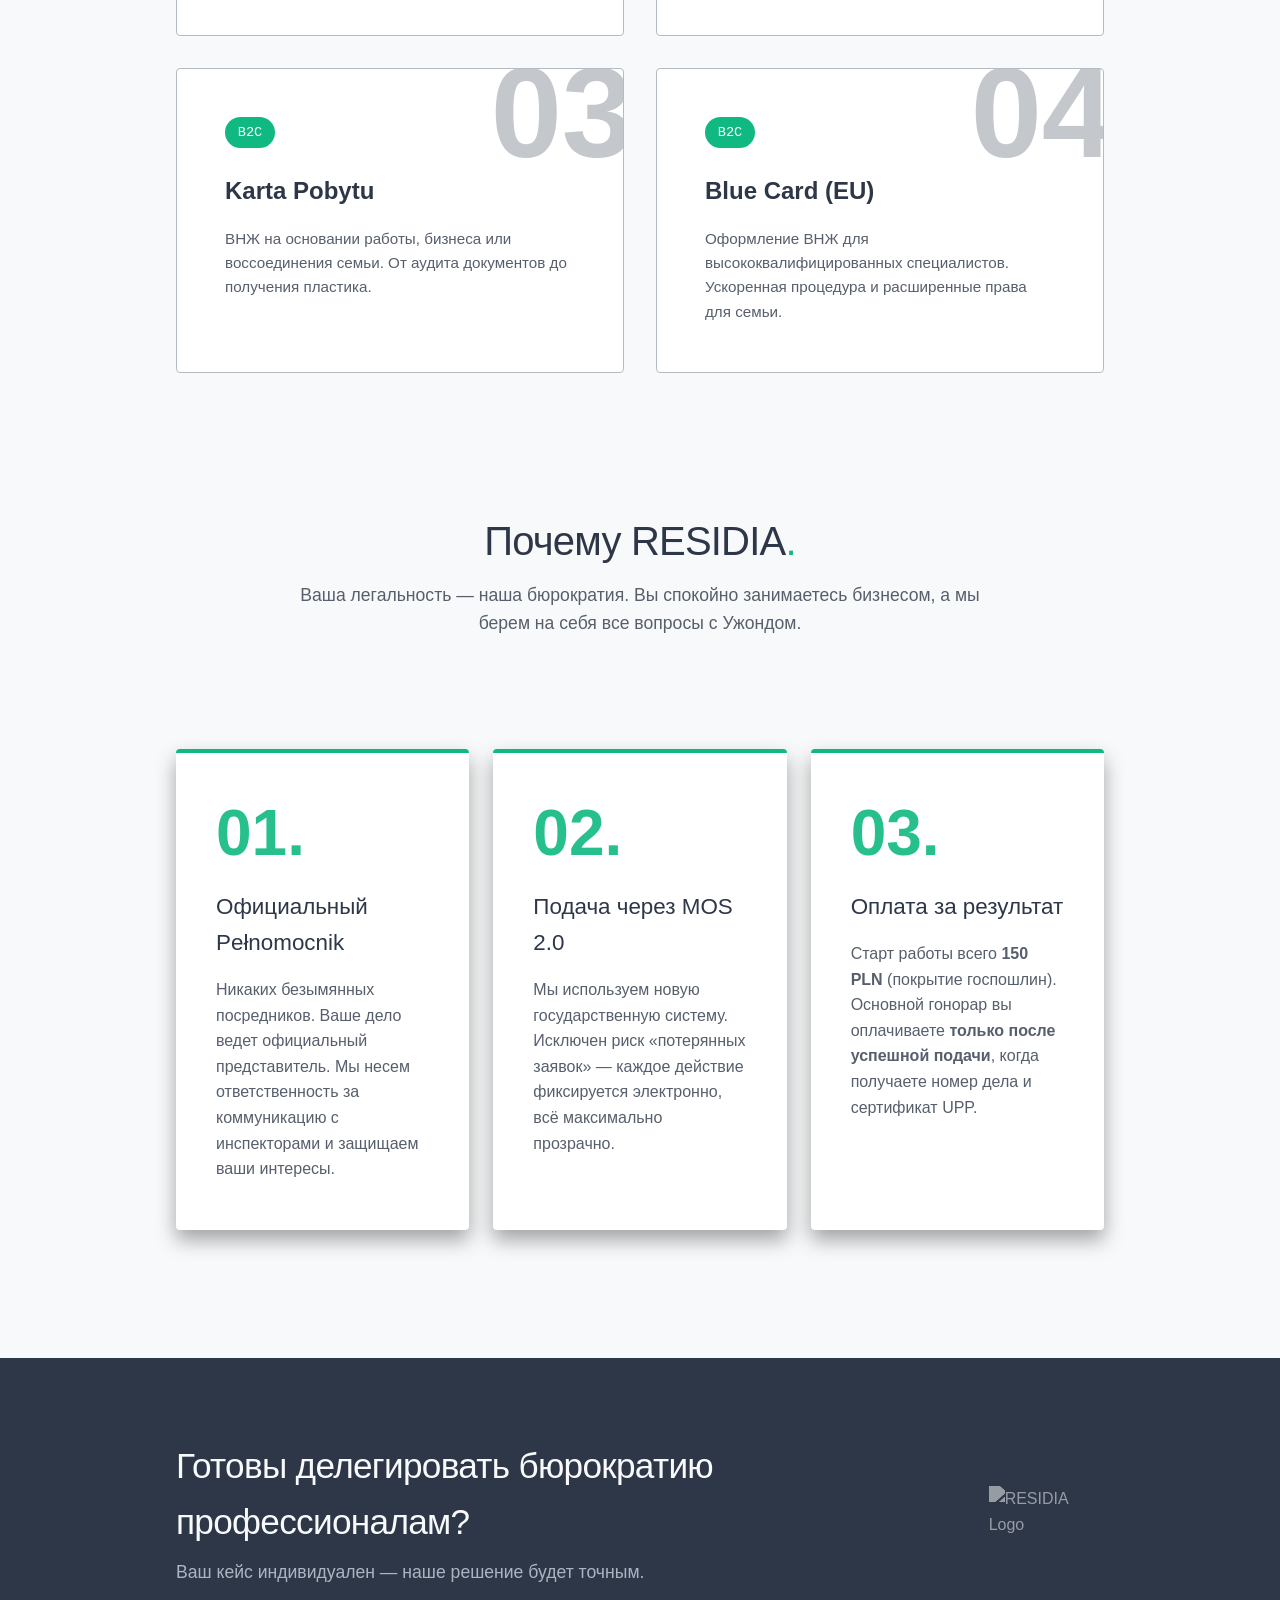
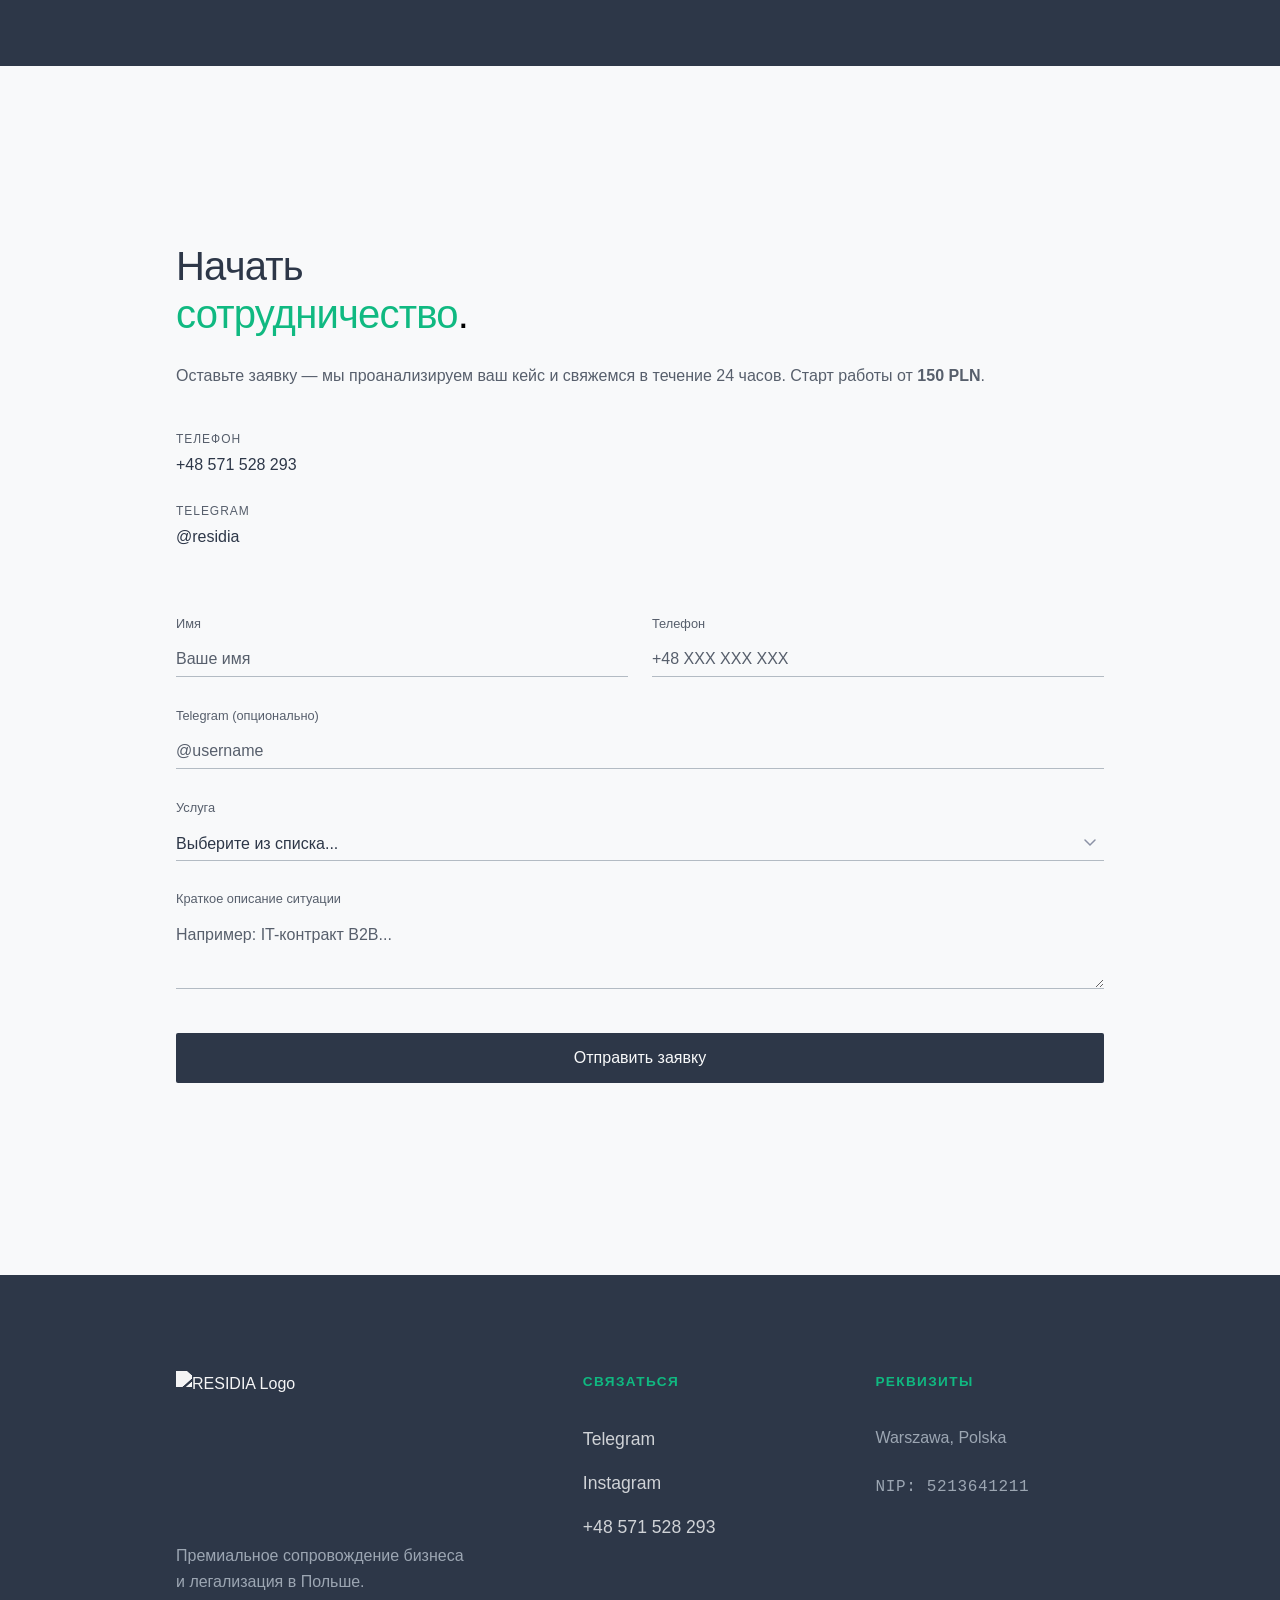
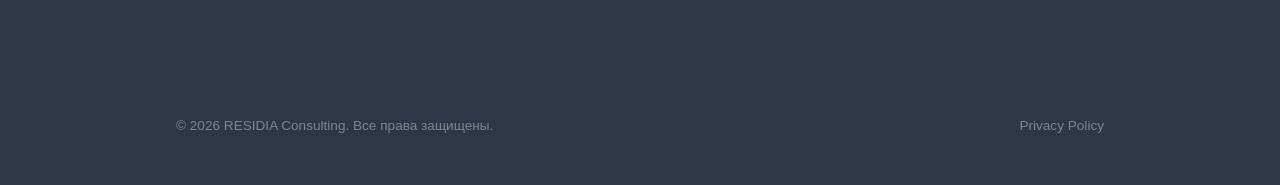
==== commit e1c96e56: "style: improve service card number visibility and hover effects Co-authored-by: Copilot <copilot@git" ====
--- a/index.html
+++ b/index.html
@@ -81,41 +81,12 @@
                 Мы разделили компетенции на два направления чтобы предложить максимально точное решение вашей задачи.
             </p>
         </div>
-                <div id="services-grid" class="services-flex-container">
-                    
-                    <div class="service-card" data-category="b2b">
-                        <div class="card-bg-number">01</div>
-                        <div class="card-content">
-                            <div class="card-tag">B2B</div>
-                            <h3>Регистрация Sp. z o.o.</h3>
-                            <p>Полный цикл открытия компании в Польше. Подготовка устава, нотариальное сопровождение, регистрация в KRS, VAT и ZUS.</p>
-                        </div>
-                    </div>
-                    <div class="service-card" data-category="b2b">
-                        <div class="card-bg-number">02</div>
-                        <div class="card-content">
-                            <div class="card-tag">B2B</div>
-                            <h3>Бизнес-инкубатор</h3>
-                            <p>Легальная работа в Польше без регистрации собственного юрлица. Идеально для фрилансеров и IT-контракторов.</p>
-                        </div>
-                    </div>
-                    <div class="service-card" data-category="b2c">
-                        <div class="card-bg-number">03</div>
-                        <div class="card-content">
-                            <div class="card-tag">B2C</div>
-                            <h3>Karta Pobytu</h3>
-                            <p>ВНЖ на основании работы, бизнеса или воссоединения семьи. От аудита документов до получения пластика.</p>
-                        </div>
-                    </div>
-                    <div class="service-card" data-category="b2c">
-                        <div class="card-bg-number">04</div>
-                        <div class="card-content">
-                            <div class="card-tag">B2C</div>
-                            <h3>Blue Card (EU)</h3>
-                            <p>Оформление ВНЖ для высококвалифицированных специалистов. Ускоренная процедура и расширенные права для семьи.</p>
-                        </div>
-                    </div>
-                </div>
+                <div id="services-grid" class="services-flex-container"></div>
+                <div id="services-grid" class="services-flex-container"></div>
+                <div id="services-grid" class="services-flex-container"></div>
+                <div id="services-grid" class="services-flex-container"></div>
+                   
+                
                 
                 <div id="loader" class="loader hidden"></div>
             </div>
--- a/css/styles.css
+++ b/css/styles.css
@@ -33,7 +33,18 @@
     [data-theme="dark"] .feature-card {
     box-shadow: 0 0 0 1px var(--border-color), 
                 0 4px 24px rgba(0, 0, 0, 0.35);
-}
+    }
+
+    [data-theme="dark"] .fab-toggle {
+    color: #FFFFFF;
+    }
+
+    
+
+    [data-theme="dark"] .fab-icon-question,
+    [data-theme="dark"] .fab-icon-close {
+    color: var(--ribbon-bg);
+    }
 
 
     * {
@@ -52,6 +63,8 @@
 
     .container {
         width: 100%;
+        max-width: 960px;
+        margin: 0 auto;
         padding: 0 var(--spacing-unit);
     }
 
@@ -257,10 +270,10 @@
         transition: all 0.3s ease;
     }
 
-    .feature-card:hover {
-        transform: translateY(-5px);
-        box-shadow: 0 10px 20px rgba(0, 0, 0, 0.35);
-    }
+   .service-card:hover .card-bg-number {
+    opacity: 0.25;
+    transform: scale(1.1);
+}
 
     .logo {
         justify-self: start; 
@@ -362,12 +375,6 @@
     .fab-wrapper.is-open .fab-icon-question { opacity: 0; transform: rotate(90deg) scale(0.5); }
     .fab-wrapper.is-open .fab-icon-close { opacity: 1; transform: rotate(0) scale(1); }
 
-@media (min-width: 768px) {
-    .container {
-    max-width: 720px;
-    margin: 0 auto;
-    }
-
     .main-nav {
         display: flex;
         gap: 2rem;
@@ -402,19 +409,9 @@
         .hero-title {
             font-size: 3rem;
         }
-    }
-
-    /* Breakpoint 2: Desktops */
-    @media (min-width: 1024px) {
-        .container {
-            max-width: 960px;
-        }
-
-        .features-grid {
-            /* Grid #2: 3 колонки на десктопе */
-            grid-template-columns: repeat(3, 1fr);
-        }
-    }
+
+
+
 
     /* Услуги и фильтрация */
 
@@ -463,34 +460,27 @@
         right: -10px;
         font-size: 8rem;
         font-weight: 700;
-        color: var(--border-color);
-        opacity: 0.3;
+        color: var(--ribbon-bg);
+        opacity: 0.28;
         line-height: 1;
         transition: all 0.5s ease;
         z-index: 0;
         pointer-events: none;
     }
 
-    @media (min-width: 768px) {
-        .service-card {
-            width: calc(50% - 1.5rem);
-        }
-    }
+
 
     .service-card:hover .card-bg-number {
-        color: var(--accent-color);
-        opacity: 0.07; 
-        transform: scale(1.1);
-    }
+    opacity: 0.25;
+    transform: scale(1.1);
+}
 
     .card-content {
         position: relative;
         z-index: 1;
     }
 
-    /* =========================================
-    Премиальный переключатель темы (Pill Switch)
-    ========================================= */
+
     .theme-switch {
         position: relative;
         display: flex;
@@ -500,15 +490,14 @@
         height: 32px;
         padding: 0 6px;
         border-radius: 30px;
-        background-color: var(--border-color); /* Серый фон по умолчанию */
+        background-color: var(--border-color); 
         border: none;
         cursor: pointer;
         transition: background-color 0.4s ease;
         outline: none;
-        justify-self: end; /* Держим прижатой к правому краю шапки */
-    }
-
-    /* Белый кружок (ползунок) */
+        justify-self: end; 
+    }
+
     .theme-switch-slider {
         position: absolute;
         top: 3px;
@@ -518,12 +507,10 @@
         border-radius: 50%;
         background-color: #FFFFFF;
         box-shadow: 0 2px 5px rgba(0,0,0,0.2);
-        /* Плавное движение с легким отскоком */
         transition: transform 0.4s cubic-bezier(0.165, 0.84, 0.44, 1);
         z-index: 2;
     }
 
-    /* Настройки векторных иконок */
     .theme-switch svg {
         width: 16px;
         height: 16px;
@@ -538,7 +525,6 @@
     margin-bottom: 5rem;
 }
 
-    /* Перекрашиваем элементы внутри только этой темной ленты */
    .bg-dark-ribbon .stat-number {
     color: var(--ribbon-text);
 }
@@ -547,11 +533,7 @@
         color: var(--ribbon-muted);
     }
 
-
-    /* =========================================
-    Состояние ТЕМНОЙ ТЕМЫ (Анимация переключения)
-    ========================================= */
-
+/* Темная тема для переключателя */
    [data-theme="dark"] .theme-switch {
     background-color: #2D3347;
 }
@@ -606,11 +588,30 @@
         margin: 2rem auto;
     }
 
-    /* Динамичная бегущая строка (Marquee) */ 
-
-    /* =========================================
-    Темный блок CTA (Call to Action)
-    ========================================= */
+    .animate-on-scroll {
+    opacity: 0;
+    transform: translateY(30px);
+    transition: opacity 0.6s ease, transform 0.6s ease;
+}
+
+.animate-on-scroll.is-visible {
+    opacity: 1;
+    transform: translateY(0);
+}
+
+.site-header {
+    position: sticky;
+    top: 0;
+    z-index: 1000;
+    background-color: var(--bg-color);
+    transition: box-shadow 0.3s ease;
+}
+
+.site-header.scrolled {
+    box-shadow: 0 2px 20px rgba(0, 0, 0, 0.08);
+}
+
+/*call to action*/
 
     @keyframes spin {
         0% { transform: rotate(0deg); }
@@ -662,7 +663,6 @@
         to { opacity: 1; transform: translateY(0); }
     }
 
-    /* Элементы формы: стиль минимализма */
     .form-group {
         margin-bottom: 2rem;
         position: relative;
@@ -696,7 +696,6 @@
         border-bottom-color: var(--text-color);
     }
 
-    /* Ошибки валидации (пока скрыты) */
     .error-message {
         display: none;
         color: #e74c3c;
@@ -755,9 +754,7 @@
         padding: 3rem 0;
     }
 
-    /* =========================================
-   Contact Section
-   ========================================= */
+/*contact section*/
 .contact-section {
     padding: 6rem 0;
 }
@@ -768,13 +765,7 @@
     gap: 4rem;
 }
 
-@media (min-width: 768px) {
-    .contact-grid {
-        grid-template-columns: 1fr 1.4fr;
-        gap: 6rem;
-        align-items: start;
-    }
-}
+
 
 .contact-desc {
     color: var(--text-muted);
@@ -935,45 +926,42 @@
 
 /* Крупная, статусная иконка */
 .success-icon {
-    width: 90px; /* Увеличили размер круга */
+    width: 90px; 
     height: 90px;
     border-radius: 50%;
-    border: 2.5px solid var(--accent-color); /* Сделали линию чуть толще */
+    border: 2.5px solid var(--accent-color); 
     
     /* Элегантная галочка через SVG */
     background-image: url("data:image/svg+xml,%3Csvg xmlns='http://www.w3.org/2000/svg' viewBox='0 0 24 24' fill='none' stroke='%2310B981' stroke-width='3' stroke-linecap='round' stroke-linejoin='round'%3E%3Cpath d='M20 6L9 17L4 12'/%3E%3C/svg%3E");
-    background-size: 45px; /* Увеличили размер самой галочки */
+    background-size: 45px; 
     background-repeat: no-repeat;
     background-position: center;
     
-    margin-bottom: 2rem; /* Отступ до текста */
+    margin-bottom: 2rem; 
     flex-shrink: 0;
 }
 
 /* Заголовок "Заявка принята" */
 .cf-success h3 {
-    font-size: 2rem; /* Сделали заметно крупнее */
+    font-size: 2rem; 
     font-weight: 500;
     color: var(--text-color);
     margin-bottom: 1rem;
     letter-spacing: -0.02em;
 }
 
-/* Описание под заголовком */
+
 .cf-success p {
-    font-size: 1.1rem; /* Чуть увеличили текст */
+    font-size: 1.1rem; 
     color: var(--text-muted);
     max-width: 300px;
     line-height: 1.5;
 }
 
-/* =========================================
-   CTA Ribbon (Separator)
-   ========================================= */
+
 .cta-ribbon {
     padding: 5rem 0;
-    /* Мы используем твой существующий класс .bg-dark-ribbon, 
-       поэтому фон и отступы подтянутся автоматически */
+    
 }
 
 .cta-flex {
@@ -1006,54 +994,35 @@
 }
 
 .cta-logo-accent {
-    /* ИЗМЕНЕНИЕ 1: Драматическое увеличение высоты */
     height: 280px; 
     width: auto;
     
-    /* Магия: делаем SVG белым специально для этой секции */
     filter: brightness(0) invert(1); 
     
-    opacity: 0.5; /* Почти полная непрозрачность для силы */
+    opacity: 0.5; 
     transition: all 0.3s ease;
  
 }
 
 .cta-ribbon:hover .cta-logo-accent {
-    opacity: 1; /* Полное высветление при наведении на всю ленту */
-    transform: scale(1.2); /* Легкий эффект пульсации */
+    opacity: 1; 
+    transform: scale(1.2); 
 }
 
 .dot-accent {
     display: none;
 }
 
-@media (max-width: 768px) {
-    .cta-flex {
-        flex-direction: column;
-        text-align: center;
-        gap: 2rem;
-    }
-    .cta-text {
-        font-size: 1.8rem;
-    }
-    .cta-logo-accent {
-        height: 80px; 
-        margin-left: 0; 
-        margin-top: 2rem;
-    }
-}
-
-/* 3. Убедись, что обертка имеет относительное позиционирование */
+
 .contact-form-wrap {
     position: relative;
-    min-height: 400px; /* Должно совпадать с формой */
+    min-height: 400px; 
 }
 .contact-form.hidden {
     opacity: 0;
     pointer-events: none;
 }
 
-/* Состояние загрузки кнопки */
 .btn-contact-submit .btn-loading {
     display: none;
 }
@@ -1066,7 +1035,6 @@
     display: inline-block;
 }
 
-/* Валидация */
 .form-group .error-message {
     display: none;
     color: #e74c3c;
@@ -1085,9 +1053,7 @@
     display: block;
 }
 
-/* =========================================
-   Site Footer
-   ========================================= */
+/* Site Footer */
 .site-footer {
     background-color: var(--ribbon-bg);
     color: var(--ribbon-text);
@@ -1104,20 +1070,16 @@
 }
 
 .site-footer .footer-logo {
-    /* КРИТИЧНОЕ ИЗМЕНЕНИЕ: Драматическое увеличение высоты */
-    height: 140px; /* NEW SIZE: Теперь он мощный и заметный */
+    height: 140px;
     width: auto;
     
-    /* Магия: делаем SVG белым специально для этой секции */
     filter: brightness(0) invert(1); 
     
-    opacity: 0.95; /* Почти полная непрозрачность для силы */
+    opacity: 0.95; 
     transition: all 0.3s ease;
     
-    /* ИЗМЕНЕНИЕ 2: Запрещаем flex-контейнеру "плющить" лого */
     flex-shrink: 0;
     
-    /* Увеличим отступ снизу */
     margin-bottom: 2rem; 
     display: block;
 }
@@ -1191,17 +1153,329 @@
     text-decoration: none;
 }
 
-@media (max-width: 768px) {
+/* МОБИЛЬНЫЙ (до 480px)*/
+@media (max-width: 480px) {
+
+    .header-inner {
+        grid-template-columns: 1fr auto;
+        padding: 1rem 0;
+    }
+
+    .brand-logo {
+        transform: scale(3.5);
+    }
+
+    .hero-premium {
+        padding: 4rem 0 3rem;
+    }
+
+    .hero-badge {
+        font-size: 0.65rem;
+        padding: 0.35rem 0.8rem;
+        max-width: 90%;
+    }
+
+    .hero-title-large {
+        font-size: 2.2rem;
+    }
+
+    .hero-subtitle-large {
+        font-size: 1rem;
+    }
+
+    .hero-actions {
+        flex-direction: column;
+        align-items: stretch;
+        padding: 0 1rem;
+    }
+
+    .btn-solid, .btn-outline {
+        text-align: center;
+        width: 100%;
+    }
+
+    .stats-flex {
+        flex-direction: column;
+        align-items: center;
+        gap: 2.5rem;
+    }
+
+    .stat-item {
+        width: 100%;
+        text-align: center;
+    }
+
+    .section-title {
+        font-size: 1.8rem;
+    }
+
+    .section-desc {
+        font-size: 1rem;
+    }
+
+    .services-flex-container {
+        flex-direction: column;
+    }
+
+    .service-card {
+        width: 100%;
+        padding: 2rem;
+    }
+
+    .features-grid {
+        grid-template-columns: 1fr;
+        gap: 1rem;
+        padding: 1.5rem 0;
+    }
+
+    .feature-card {
+        padding: 2rem 1.5rem;
+    }
+
+    .card-icon {
+        font-size: 3rem;
+    }
+
+    .cta-flex {
+        flex-direction: column;
+        text-align: center;
+        gap: 1.5rem;
+    }
+
+    .cta-text {
+        font-size: 1.5rem;
+    }
+
+    .cta-logo-accent {
+        height: 60px;
+    }
+
+    .contact-section {
+        padding: 4rem 0;
+    }
+
+    .contact-grid {
+        grid-template-columns: 1fr;
+        gap: 3rem;
+    }
+
+    .contact-form .form-row {
+        grid-template-columns: 1fr;
+        gap: 0;
+    }
+
+    .fab-wrapper {
+        bottom: 20px;
+        right: 20px;
+    }
+
     .footer-grid {
         grid-template-columns: 1fr;
+        gap: 3rem;
         text-align: center;
-        gap: 4rem;
-    }
-    .footer-logo {
-        margin: 0 auto 2rem;
-        height: 60px;
-    }
+    }
+
+    .site-footer .footer-logo {
+        height: 80px;
+        margin: 0 auto 1.5rem;
+    }
+
     .footer-socials a:hover {
         padding-left: 0;
     }
+
+    .footer-bottom {
+        flex-direction: column;
+        align-items: center;
+        gap: 1rem;
+        text-align: center;
+    }
+}
+
+
+@media (min-width: 481px) and (max-width: 767px) {
+
+    .header-inner {
+        grid-template-columns: 1fr auto;
+        padding: 1.2rem 0;
+    }
+
+    .brand-logo {
+        transform: scale(4.5);
+    }
+
+    .hero-premium {
+        padding: 5rem 0 3rem;
+    }
+
+    .hero-title-large {
+        font-size: 2.8rem;
+    }
+
+    .hero-actions {
+        flex-direction: column;
+        align-items: center;
+        gap: 0.8rem;
+    }
+
+    .btn-solid, .btn-outline {
+        width: 320px;
+        text-align: center;
+    }
+
+    .stats-flex {
+        flex-direction: column;
+        align-items: center;
+        gap: 2rem;
+    }
+
+    .services-flex-container {
+        flex-direction: column;
+    }
+
+    .service-card {
+        width: 100%;
+    }
+
+    .features-grid {
+        grid-template-columns: 1fr;
+    }
+
+    .cta-flex {
+        flex-direction: column;
+        text-align: center;
+        gap: 2rem;
+    }
+
+    .cta-text {
+        font-size: 1.7rem;
+    }
+
+    .cta-logo-accent {
+        height: 80px;
+    }
+
+    .contact-grid {
+        grid-template-columns: 1fr;
+        gap: 3rem;
+    }
+
+    .contact-form .form-row {
+        grid-template-columns: 1fr;
+        gap: 0;
+    }
+
+    .footer-grid {
+        grid-template-columns: 1fr 1fr;
+        gap: 3rem;
+    }
+
+    .footer-brand {
+        grid-column: 1 / -1;
+        text-align: center;
+    }
+
+    .site-footer .footer-logo {
+        height: 80px;
+        margin: 0 auto 1.5rem;
+    }
+
+    .footer-bottom {
+        flex-direction: column;
+        align-items: center;
+        gap: 1rem;
+        text-align: center;
+    }
+}
+
+
+@media (min-width: 768px) and (max-width: 1023px) {
+
+    .container {
+        max-width: 720px;
+        margin: 0 auto;
+    }
+
+    .main-nav {
+        display: flex;
+        gap: 1.5rem;
+        align-items: center;
+    }
+
+    .brand-logo {
+        transform: scale(5);
+    }
+
+    .features-grid {
+        grid-template-columns: 1fr;
+        gap: 1.2rem;
+    }
+
+    .service-card {
+        width: calc(50% - 1rem);
+    }
+
+    .cta-flex {
+        flex-direction: column;
+        text-align: center;
+        gap: 2rem;
+    }
+
+    .cta-text {
+        font-size: 1.9rem;
+    }
+
+    .cta-logo-accent {
+        height: 100px;
+    }
+
+    .footer-grid {
+        grid-template-columns: 1.5fr 1fr 1fr;
+        gap: 2rem;
+    }
+
+    .site-footer .footer-logo {
+        height: 100px;
+    }
+}
+
+
+@media (min-width: 1024px) {
+
+    .container {
+        max-width: 960px;
+    }
+
+    .features-grid {
+        grid-template-columns: repeat(3, 1fr);
+    }
+
+    .service-card {
+        width: calc(50% - 1rem);
+    }
+}
+
+@media (max-width: 767px) {
+    .header-inner {
+        grid-template-columns: 1fr auto;
+        padding: 1rem 0;
+    }
+
+    .main-nav {
+        display: none !important;
+    }
+}
+
+/* Показываем nav на планшете и десктопе */
+@media (min-width: 768px) {
+    .main-nav {
+        display: flex;
+        gap: 2rem;
+        align-items: center;
+    }
+
+    .header-inner {
+        grid-template-columns: 1fr auto 1fr;
+        padding: 1.5rem 0;
+    }
 }
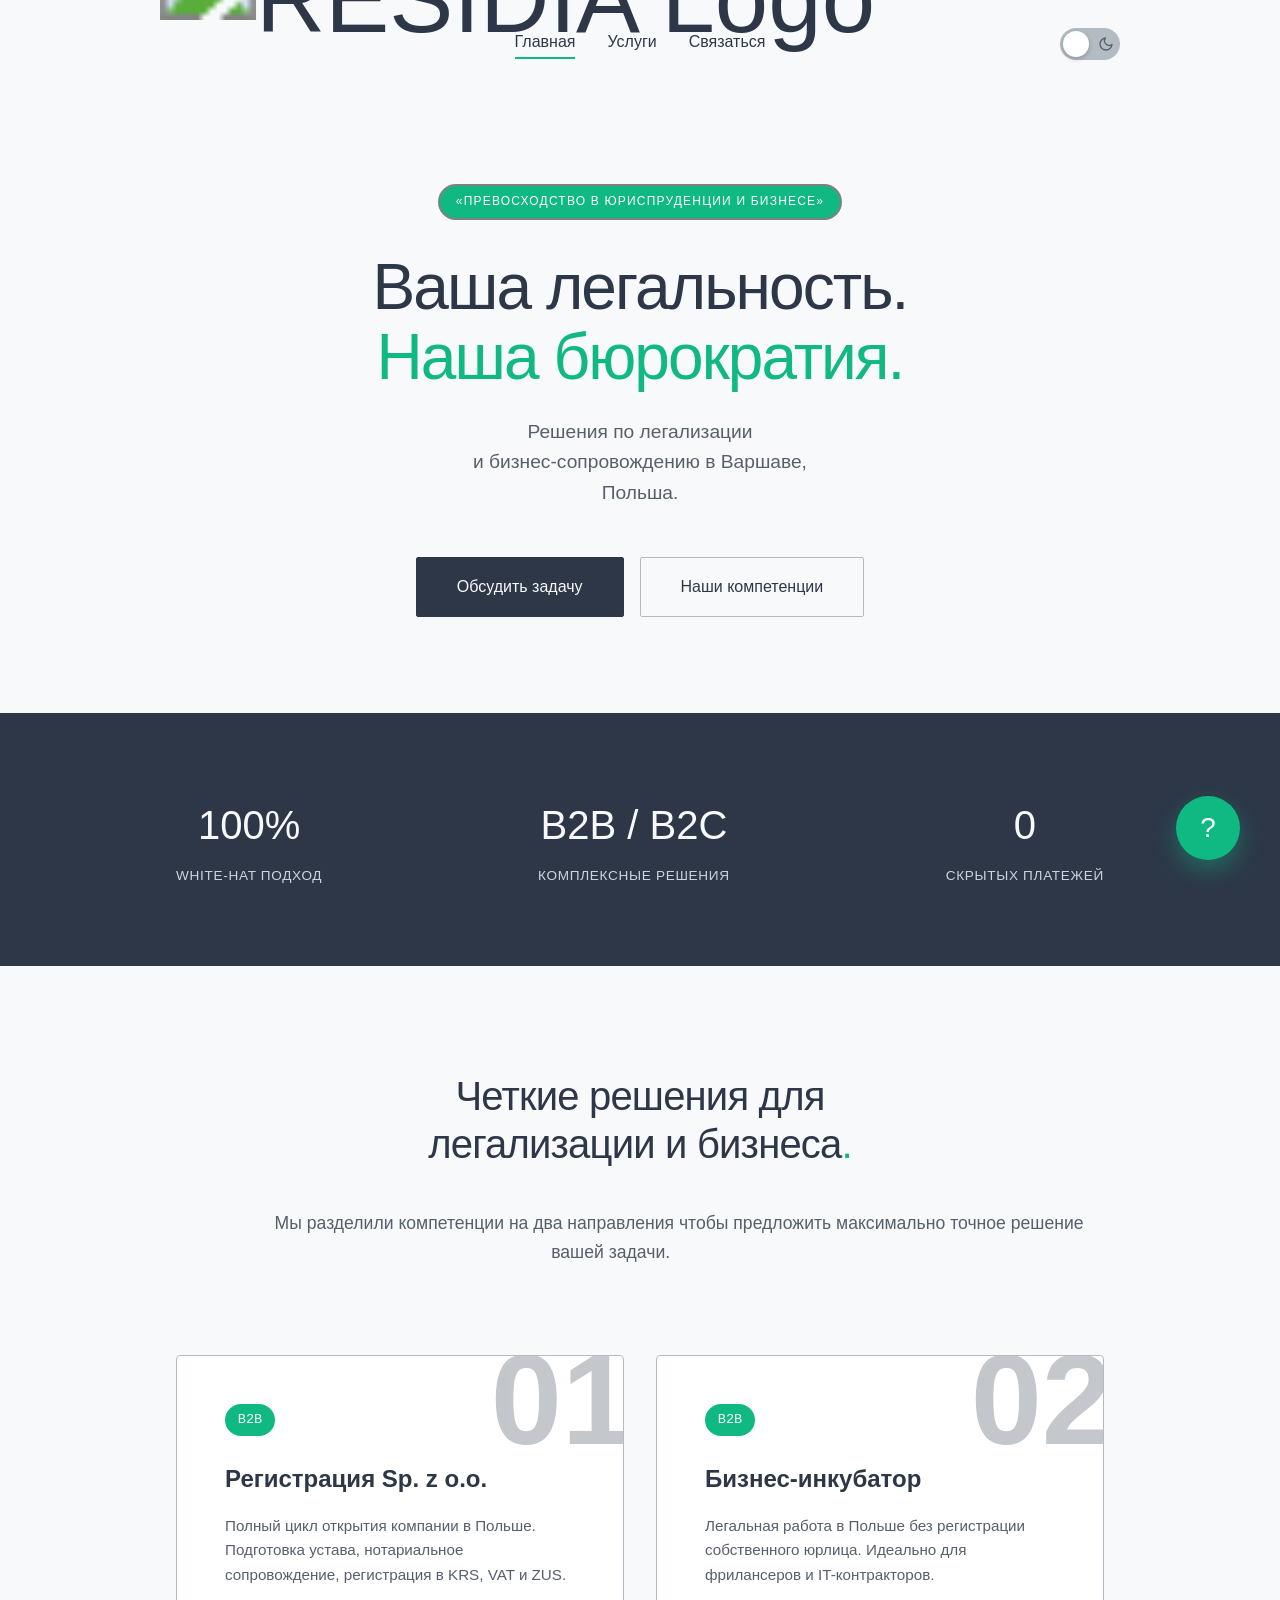
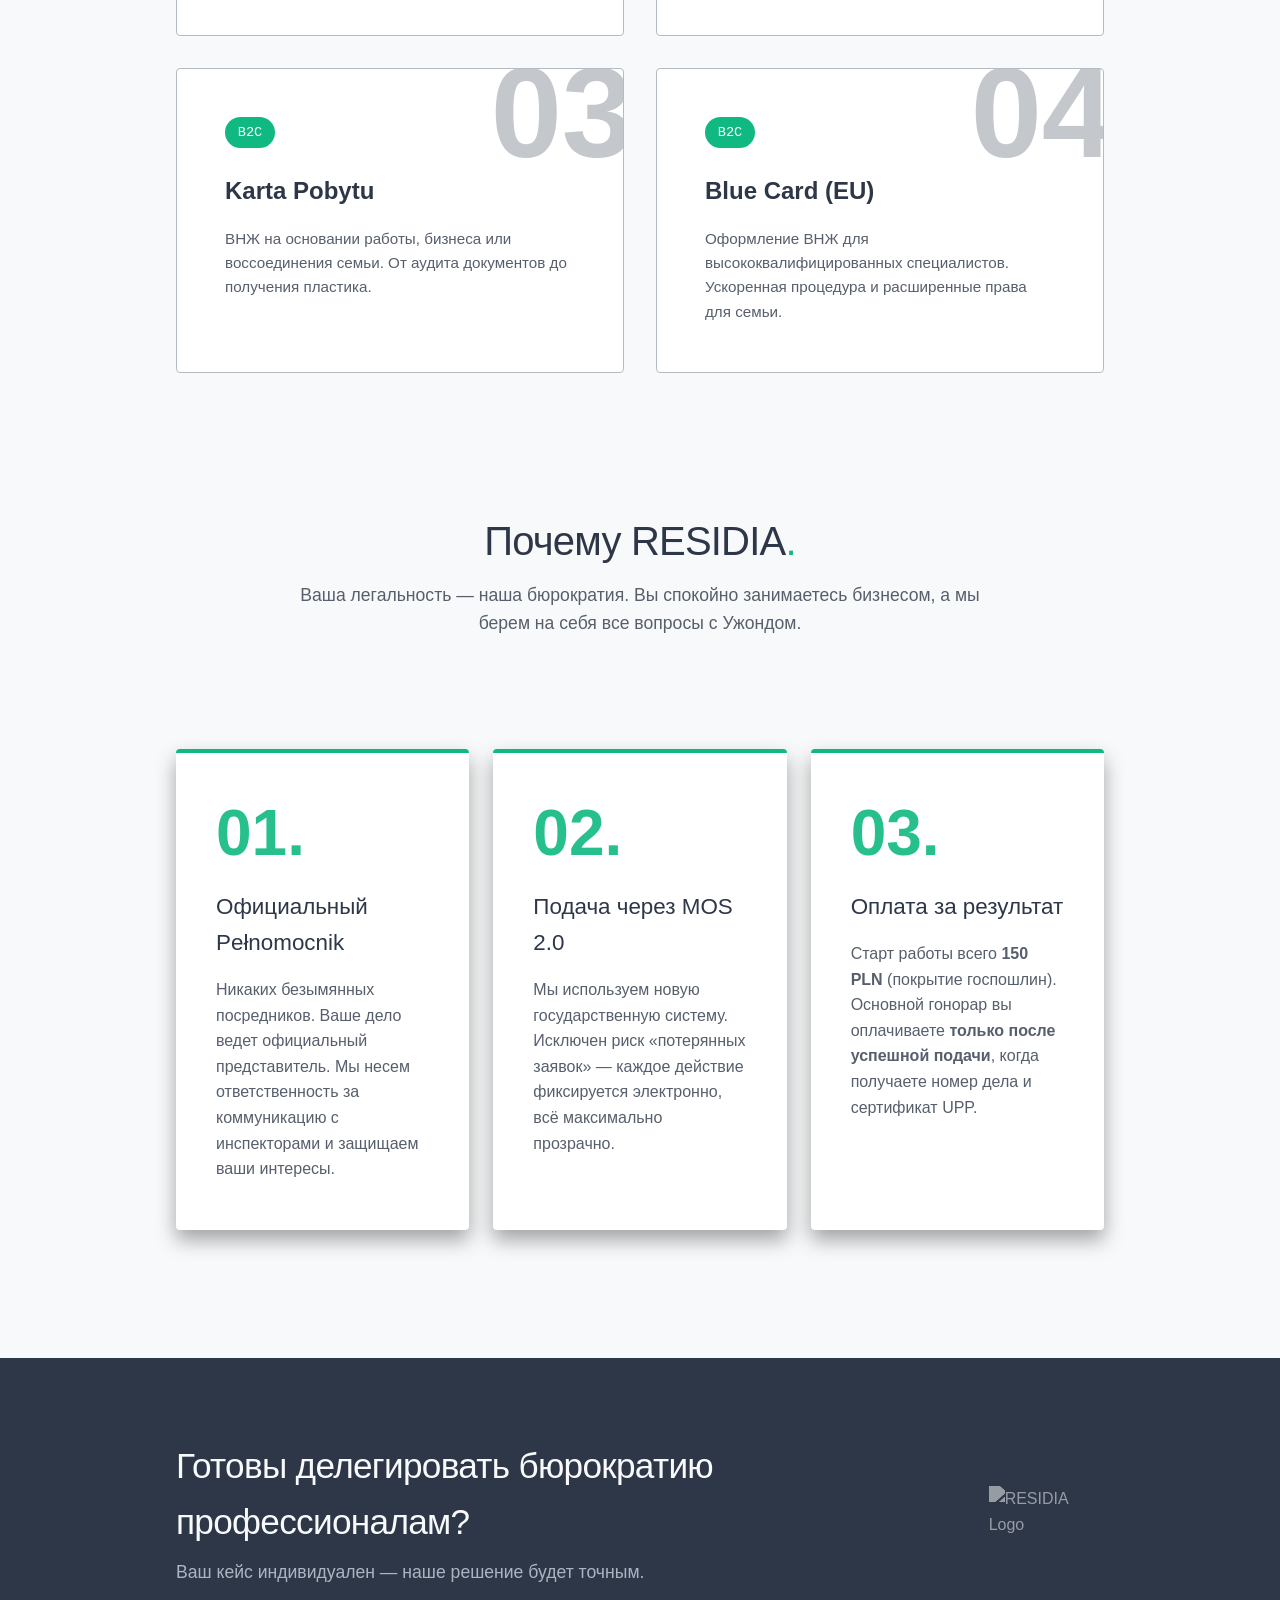
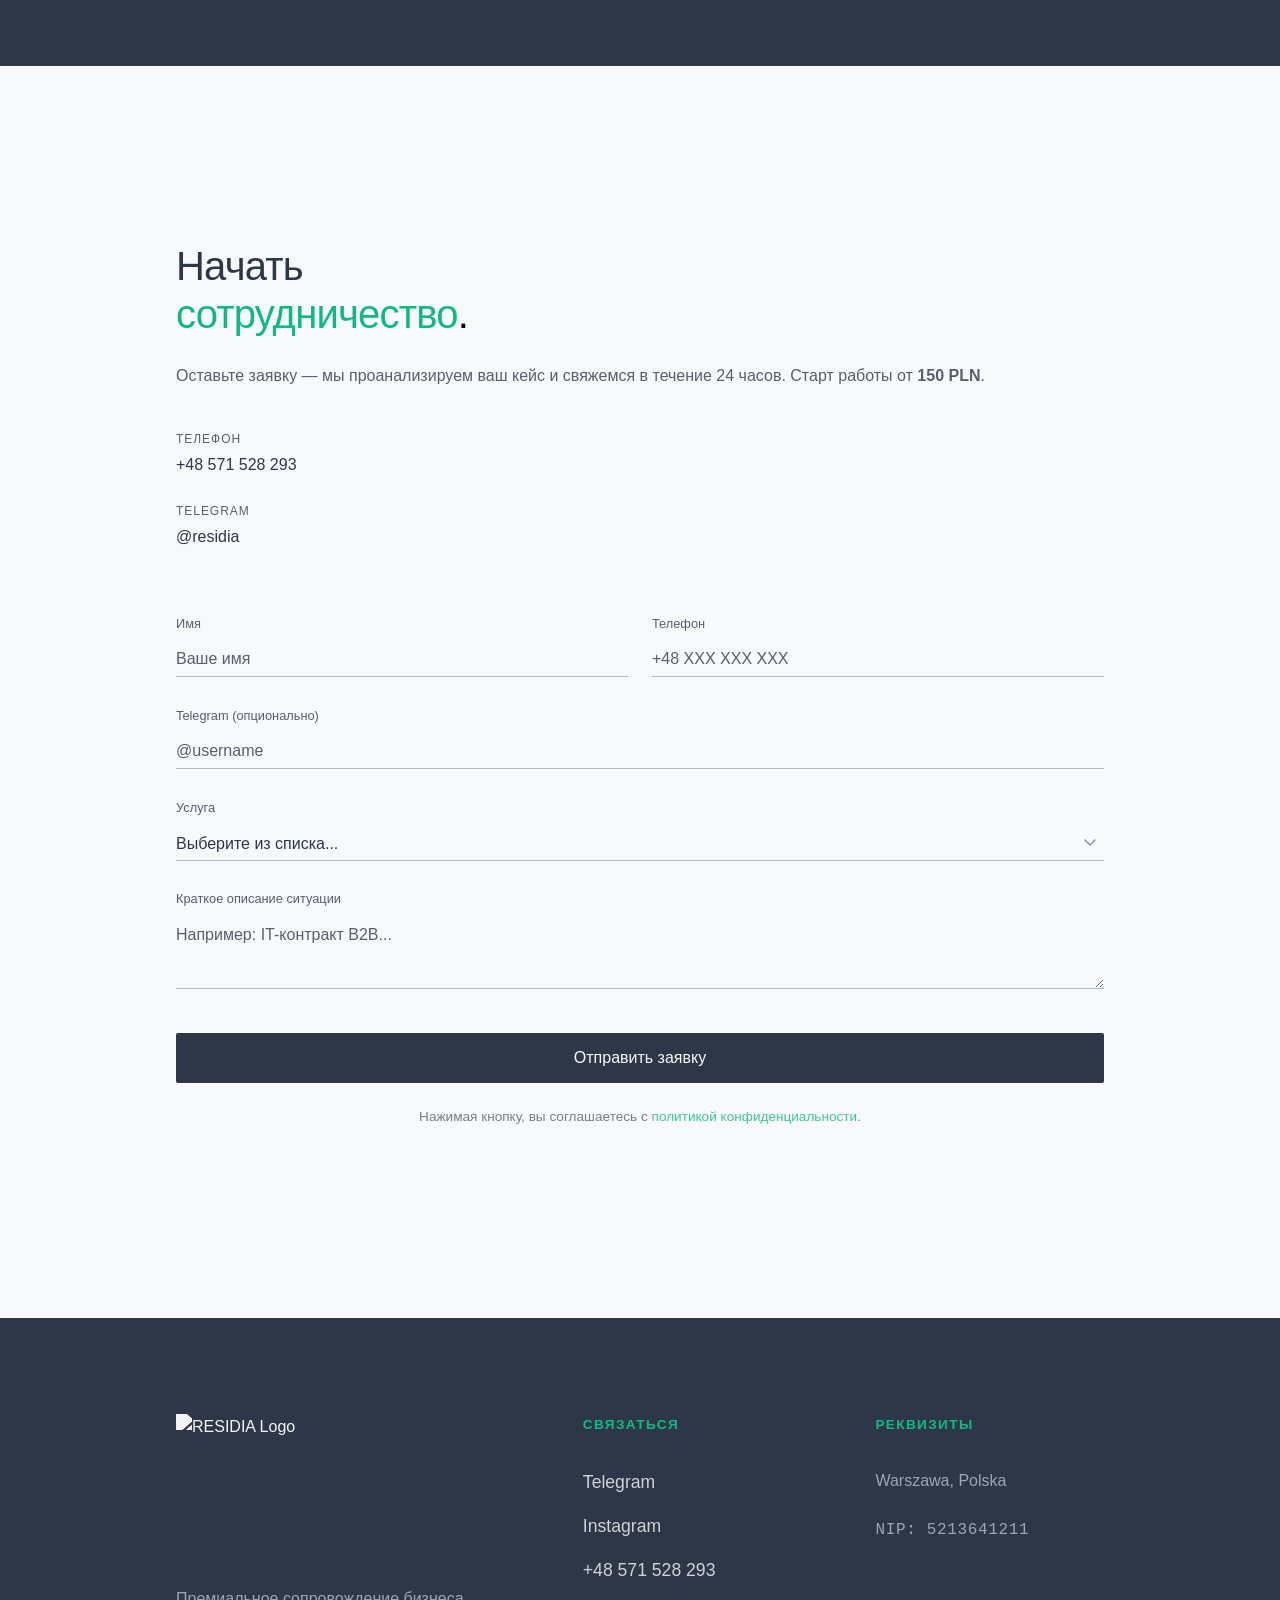
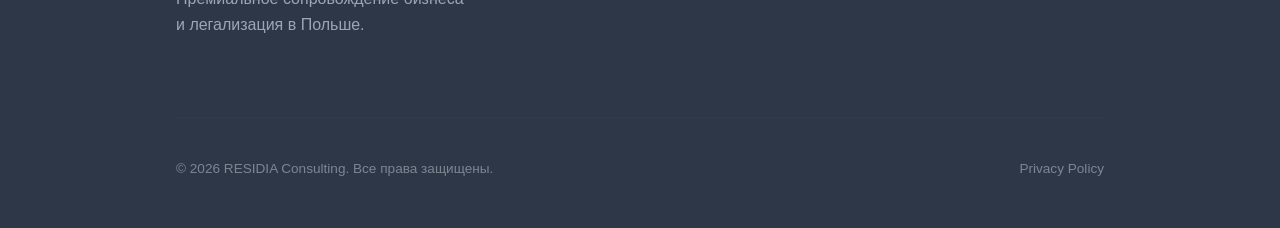
==== commit 297ed60e: "style: place privacy disclaimer inside contact form for better UX and legal compliance" ====
--- a/index.html
+++ b/index.html
@@ -5,6 +5,7 @@
     <meta name="viewport" content="width=device-width, initial-scale=1.0">
     <title>Residia Consulting. | Легализация в Варшаве</title>
     <link rel="stylesheet" href="css/styles.css">
+    <link rel="icon" type="image/svg+xml" href="img/residia66.svg">
     <style>html { scroll-behavior: smooth; }</style>
 </head>
 <body>
@@ -195,8 +196,13 @@
 
                     <button type="submit" class="btn-contact-submit">
                         <span class="btn-label">Отправить заявку</span>
+                        
                         <span class="btn-loading">Отправка...</span>
                     </button>
+                    <p class="form-disclaimer">
+                            Нажимая кнопку, вы соглашаетесь с 
+                            <a href="privacy.html" target="_blank">политикой конфиденциальности</a>.
+                        </p>
                 </form>
 
                 <div class="cf-success hidden" id="cf-success">
@@ -212,13 +218,13 @@
 
     <div class="fab-wrapper" id="fab-wrapper">
         <div class="fab-menu">
-            <a href="#" class="fab-action" style="--delay: 0.25s;" aria-label="Viber">
+            <a href="tel:+48571528293" class="fab-action" style="--delay: 0.25s;" aria-label="Viber">
                 <svg viewBox="0 0 24 24" width="20" height="20" fill="currentColor"><path d="M21.573 13.914c-.056-.519-.341-1.031-.837-1.492l-2.023-1.89c-.585-.547-1.417-.676-2.126-.33l-1.36.666c-.309.151-.663.084-.91-.176-.906-.95-2.097-2.315-3.058-3.465-.213-.257-.225-.632-.027-.9l.865-1.18c.451-.614.542-1.428.232-2.126L11.13.96C10.743.111 9.943-.284 9.1.181l-1.66.924C6.353 1.708 5.56 2.825 5.618 4.04c.148 3.125 1.547 6.452 3.86 9.176 2.378 2.798 5.632 4.671 8.851 5.378 1.215.267 2.457-.202 3.255-1.229l1.107-1.427c.563-.727.42-1.688-.22-2.285l-.898-.739z"/></svg>
             </a>
-            <a href="#" class="fab-action" style="--delay: 0.15s;" aria-label="Telegram">
+            <a href="https://t.me/residia_consulting" class="fab-action" style="--delay: 0.15s;" aria-label="Telegram">
                 <svg viewBox="0 0 24 24" width="20" height="20" fill="currentColor"><path d="M12 0c-6.627 0-12 5.373-12 12s5.373 12 12 12 12-5.373 12-12-5.373-12-12-12zm5.894 8.221l-1.97 9.28c-.145.658-.537.818-1.084.508l-3-2.21-1.446 1.394c-.14.18-.357.223-.548.223l.188-2.85 5.18-4.686c.223-.195-.054-.282-.346-.086l-6.405 4.027-2.76-.89c-.6-.188-.612-.6.126-.89l10.814-4.18c.5-.205.952.12.851.864z"/></svg>
             </a>
-            <a href="#" class="fab-action" style="--delay: 0.05s;" aria-label="Instagram">
+            <a href="https://www.instagram.com/residia.consulting/" class="fab-action" style="--delay: 0.05s;" aria-label="Instagram">
                 <svg viewBox="0 0 24 24" width="20" height="20" fill="currentColor"><path d="M12 2.163c3.204 0 3.584.012 4.85.07 3.252.148 4.771 1.691 4.919 4.919.058 1.265.069 1.645.069 4.849 0 3.205-.012 3.584-.069 4.849-.149 3.225-1.664 4.771-4.919 4.919-1.266.058-1.644.07-4.85.07-3.204 0-3.584-.012-4.849-.07-3.26-.149-4.771-1.699-4.919-4.92-.058-1.265-.07-1.644-.07-4.849 0-3.204.013-3.583.07-4.849.149-3.227 1.664-4.771 4.919-4.919 1.266-.057 1.645-.069 4.849-.069zM12 0C8.741 0 8.333.014 7.053.072 2.695.272.273 2.69.073 7.052.014 8.333 0 8.741 0 12c0 3.259.014 3.668.072 4.948.2 4.358 2.618 6.78 6.98 6.98C8.333 23.986 8.741 24 12 24c3.259 0 3.668-.014 4.948-.072 4.354-.2 6.782-2.618 6.979-6.98.059-1.28.073-1.689.073-4.948 0-3.259-.014-3.667-.072-4.947-.196-4.354-2.617-6.78-6.979-6.98C15.668.014 15.259 0 12 0zm0 5.838a6.162 6.162 0 100 12.324 6.162 6.162 0 000-12.324zM12 16a4 4 0 110-8 4 4 0 010 8zm6.406-11.845a1.44 1.44 0 100 2.881 1.44 1.44 0 000-2.881z"/></svg>
             </a>
         </div>
@@ -258,7 +264,7 @@
         <div class="footer-bottom">
             <p>&copy; 2026 RESIDIA Consulting. Все права защищены.</p>
             <div class="footer-bottom-links">
-                <a href="#">Privacy Policy</a>
+                <a href="privacy.html">Privacy Policy</a>
             </div>
         </div>
     </div>
--- a/css/styles.css
+++ b/css/styles.css
@@ -1153,6 +1153,59 @@
     text-decoration: none;
 }
 
+.form-disclaimer {
+    margin-top: 1.5rem; /* Отступ от кнопки */
+    font-size: 0.85rem; /* Делаем текст чуть меньше основного */
+    color: var(--text-muted); /* Приглушенный цвет */
+    line-height: 1.4;
+    text-align: center; /* Центрируем, если кнопка тоже по центру */
+    opacity: 0.8;
+}
+
+.form-disclaimer a {
+    color: var(--accent-color); /* Выделяем ссылку твоим изумрудным цветом */
+    text-decoration: none;
+    border-bottom: 1px solid transparent;
+    transition: border-color 0.3s ease;
+}
+
+.form-disclaimer a:hover {
+    border-bottom-color: var(--accent-color); /* Красивое подчеркивание при наведении */
+}
+
+/* =========================================
+   Legal Pages (Privacy, Terms)
+   ========================================= */
+.legal-page {
+    padding: 8rem 0;
+    background-color: var(--bg-color);
+}
+
+.last-updated {
+    font-size: 0.9rem;
+    color: var(--text-muted);
+    margin-bottom: 3rem;
+}
+
+.legal-content h2 {
+    font-size: 1.5rem;
+    margin: 2.5rem 0 1rem;
+    color: var(--text-color);
+    font-weight: 500;
+}
+
+.legal-content p {
+    color: var(--text-muted);
+    line-height: 1.8;
+    margin-bottom: 1.5rem;
+}
+
+/* Контейнер для текста, чтобы он не растягивался на весь экран */
+.container-small {
+    max-width: 800px !important;
+    margin: 0 auto;
+}
+
 /* МОБИЛЬНЫЙ (до 480px)*/
 @media (max-width: 480px) {
 
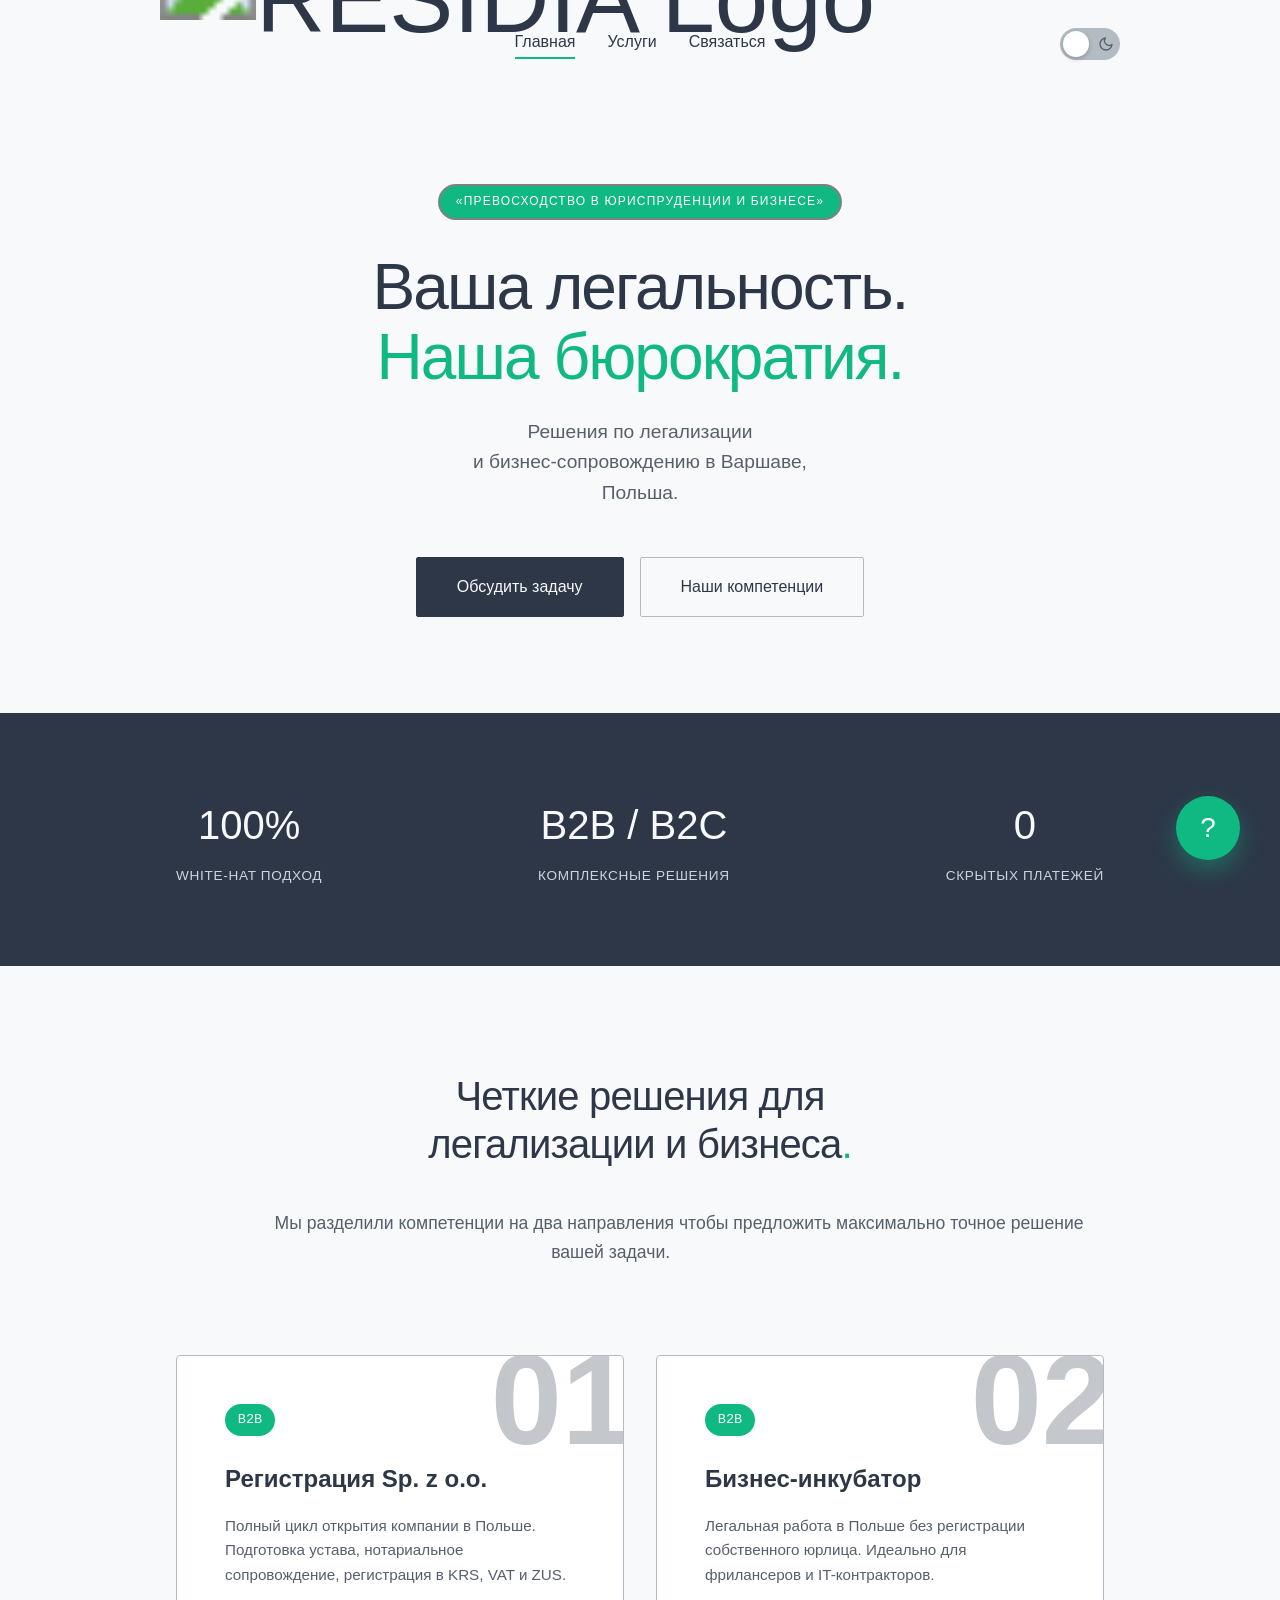
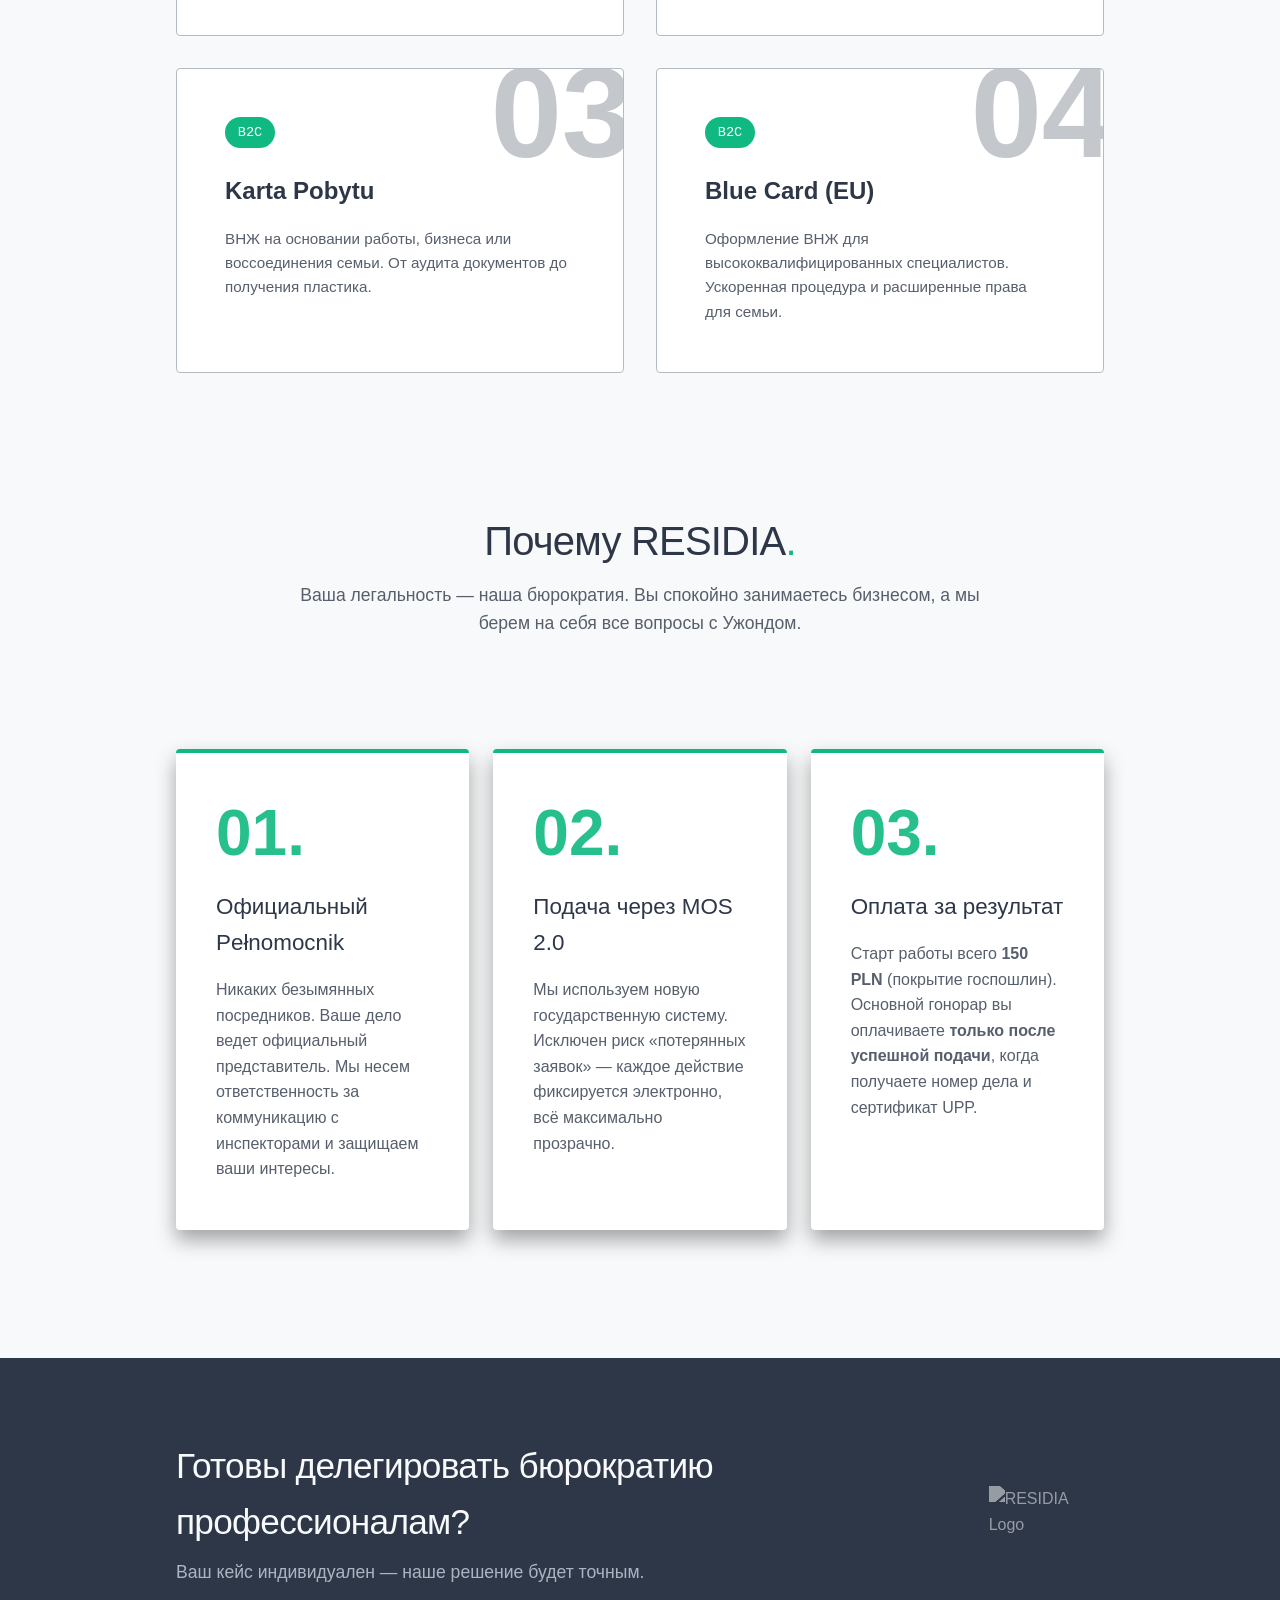
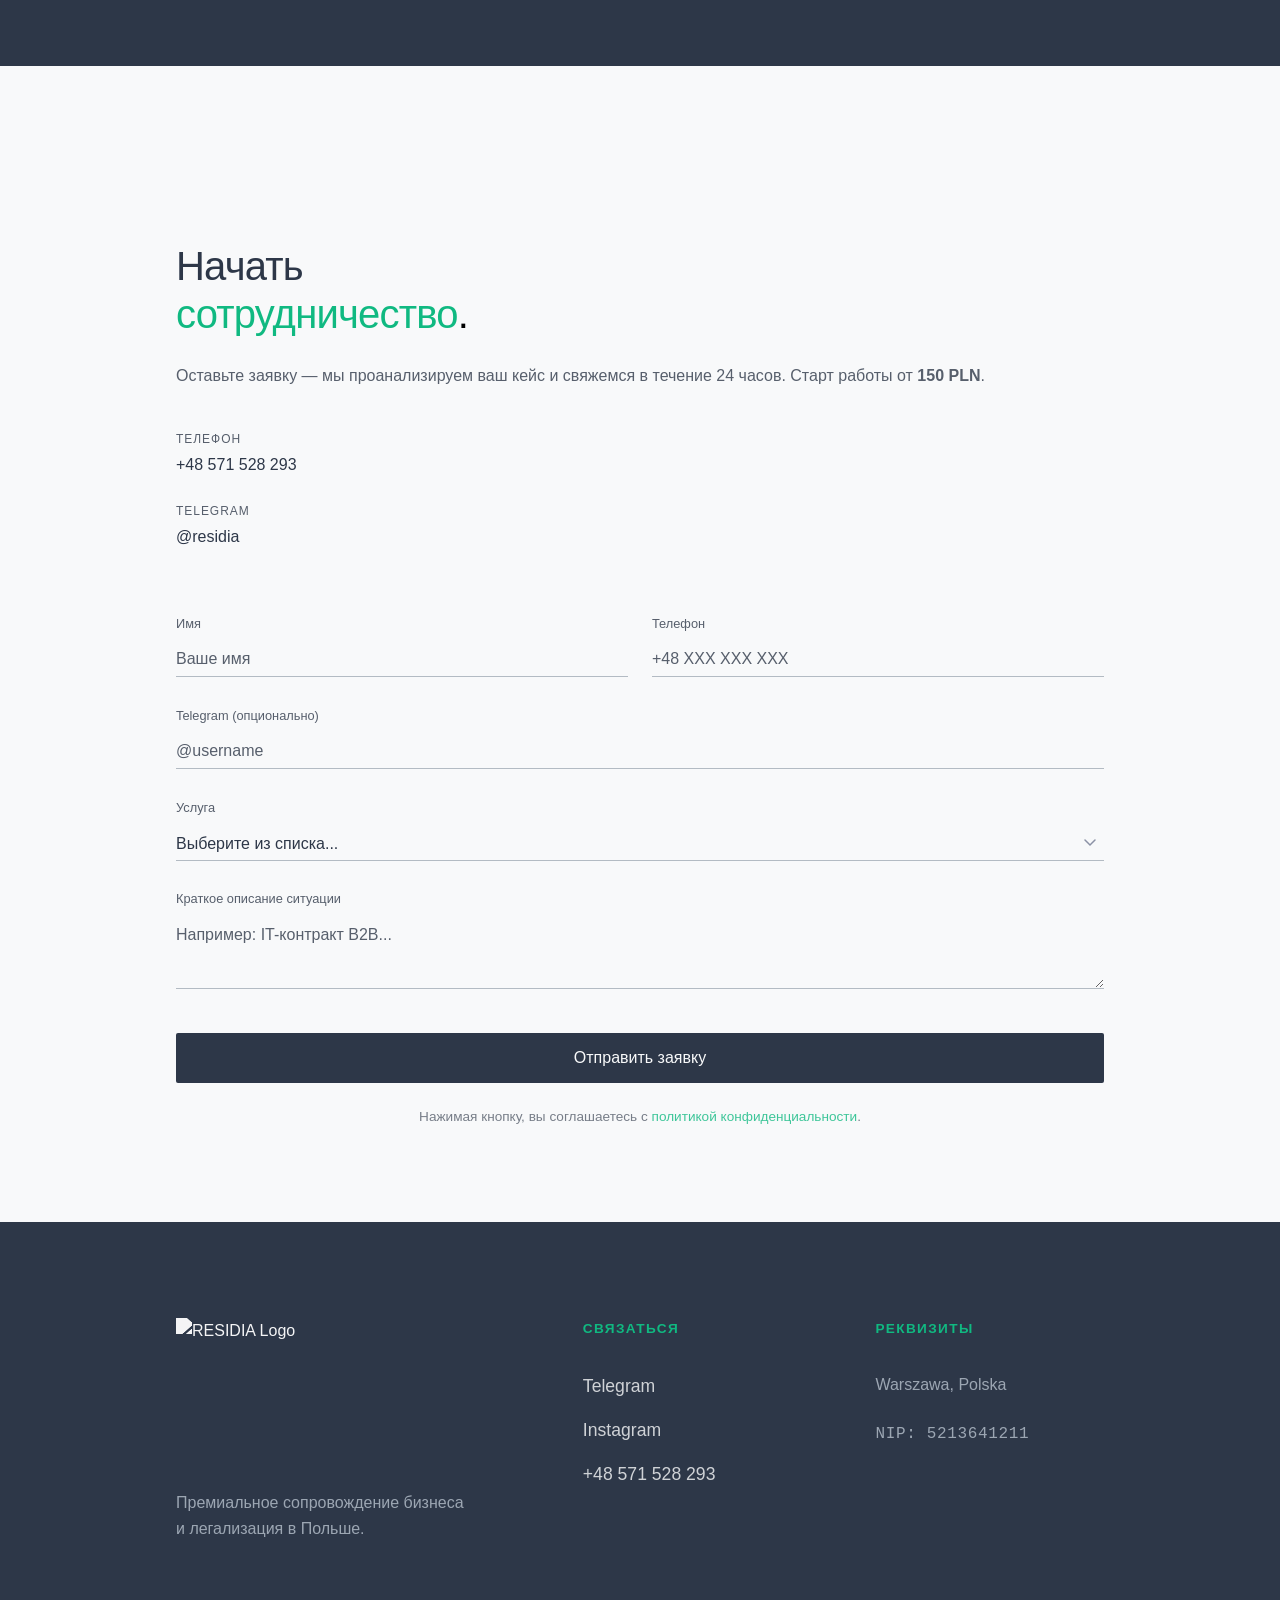
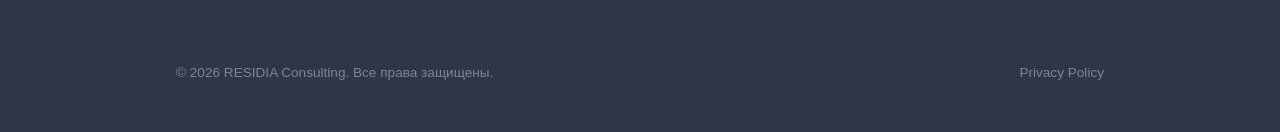
==== commit 6a863f34: "feat: integrate Meta Pixel tracking and update bilingual privacy policy for RODO compliance" ====
--- a/index.html
+++ b/index.html
@@ -7,6 +7,23 @@
     <link rel="stylesheet" href="css/styles.css">
     <link rel="icon" type="image/svg+xml" href="img/residia66.svg">
     <style>html { scroll-behavior: smooth; }</style>
+    <!-- Meta Pixel Code -->
+        <script>
+        !function(f,b,e,v,n,t,s)
+        {if(f.fbq)return;n=f.fbq=function(){n.callMethod?
+        n.callMethod.apply(n,arguments):n.queue.push(arguments)};
+        if(!f._fbq)f._fbq=n;n.push=n;n.loaded=!0;n.version='2.0';
+        n.queue=[];t=b.createElement(e);t.async=!0;
+        t.src=v;s=b.getElementsByTagName(e)[0];
+        s.parentNode.insertBefore(t,s)}(window, document,'script',
+        'https://connect.facebook.net/en_US/fbevents.js');
+        fbq('init', '984774087451139');
+        fbq('track', 'PageView');
+        </script>
+        <noscript><img height="1" width="1" style="display:none"
+        src="https://www.facebook.com/tr?id=984774087451139&ev=PageView&noscript=1"
+        /></noscript>
+        <!-- End Meta Pixel Code -->
 </head>
 <body>
     <header class="site-header">
--- a/css/styles.css
+++ b/css/styles.css
@@ -1058,7 +1058,6 @@
     background-color: var(--ribbon-bg);
     color: var(--ribbon-text);
     padding: 6rem 0 3rem;
-    margin-top: 6rem;
 }
 
 .footer-grid {
@@ -1174,36 +1173,170 @@
 }
 
 /* =========================================
-   Legal Pages (Privacy, Terms)
+   Privacy Page Split Layout
    ========================================= */
-.legal-page {
-    padding: 8rem 0;
+
+.legal-body {
     background-color: var(--bg-color);
 }
 
-.last-updated {
-    font-size: 0.9rem;
-    color: var(--text-muted);
-    margin-bottom: 3rem;
-}
-
-.legal-content h2 {
-    font-size: 1.5rem;
-    margin: 2.5rem 0 1rem;
+.legal-header {
+    position: absolute;
+    top: 0;
+    left: 0;
+    width: 100%;
+    z-index: 100;
+    padding: 2rem 0;
+}
+
+.legal-header .header-inner {
+    display: flex;
+    justify-content: space-between;
+    align-items: center;
+}
+
+/* Фикс ссылки возврата */
+.back-link {
+    text-decoration: none;
+    background-color: var(--card-bg);
     color: var(--text-color);
     font-weight: 500;
-}
-
-.legal-content p {
-    color: var(--text-muted);
+    font-size: 0.9rem;
+    padding: 0.5rem 1rem;
+    border: 1px solid rgba(0,0,0,0.1);
+    border-radius: 50px;
+    transition: all 0.3s ease;
+}
+
+.back-link:hover {
+    background-color: var(--text-color);
+    color: var(--bg-color);
+}
+
+/* Настройка выравнивания в колонках для лучшего чтения */
+.column-ru {
+    background-color: var(--bg-color);
+    color: var(--text-color);
+    align-items: flex-end;
+    text-align: right;
+    padding-right: 5%; /* Чуть больше отступа от центра */
+}
+
+.column-pl {
+    background-color: var(--accent-color);
+    color: #FFFFFF;
+    align-items: flex-start;
+    text-align: left;
+    padding-left: 5%; /* Чуть больше отступа от центра */
+}
+
+.legal-header .brand-logo {
+    height: 40px;
+}
+
+.back-link {
+    text-decoration: none;
+    color: var(--text-color);
+    font-weight: 500;
+    font-size: 0.9rem;
+    transition: opacity 0.3s;
+}
+
+.back-link:hover {
+    opacity: 0.7;
+}
+
+/* Сетка Grid (Требование ТЗ) */
+.legal-grid {
+    display: grid;
+    grid-template-columns: 1fr 1fr;
+    min-height: 100vh;
+}
+
+.legal-column {
+    padding: 10rem 10% 5rem;
+    display: flex;
+    flex-direction: column;
+}
+
+/* Стилизация колонок */
+.column-ru {
+    background-color: var(--bg-color);
+    color: var(--text-color);
+    align-items: flex-end;
+    text-align: right;
+}
+
+.column-pl {
+    background-color: var(--accent-color); /* Изумрудный фон */
+    color: #FFFFFF; /* Белый текст для контраста */
+    align-items: flex-start;
+}
+
+.column-content {
+    max-width: 550px;
+    width: 100%;
+}
+
+/* Элементы текста */
+.lang-tag {
+    font-size: 0.75rem;
+    text-transform: uppercase;
+    letter-spacing: 0.15em;
+    margin-bottom: 1rem;
+    display: block;
+    opacity: 0.6;
+}
+
+.legal-title {
+    font-size: 2.5rem;
+    font-weight: 600;
+    margin-bottom: 0.5rem;
+    letter-spacing: -0.02em;
+}
+
+.last-updated {
+    font-size: 0.85rem;
+    opacity: 0.5;
+    margin-bottom: 4rem;
+}
+
+.legal-section h3 {
+    font-size: 1.2rem;
+    margin: 2.5rem 0 1rem;
+    font-weight: 600;
+}
+
+.legal-section p {
     line-height: 1.8;
+    opacity: 0.8;
     margin-bottom: 1.5rem;
 }
 
-/* Контейнер для текста, чтобы он не растягивался на весь экран */
-.container-small {
-    max-width: 800px !important;
-    margin: 0 auto;
+/* Адаптивность для мобильных (Требование ТЗ) */
+@media (max-width: 992px) {
+    .legal-grid {
+        grid-template-columns: 1fr;
+    }
+    
+    .legal-column {
+        padding: 6rem 5% 4rem;
+        align-items: flex-start;
+        text-align: left;
+    }
+
+    .legal-header {
+        position: relative;
+        background: var(--bg-color);
+    }
+    
+    .column-ru {
+        order: 1;
+    }
+    
+    .column-pl {
+        order: 2;
+    }
 }
 
 /* МОБИЛЬНЫЙ (до 480px)*/
@@ -1531,4 +1664,50 @@
         grid-template-columns: 1fr auto 1fr;
         padding: 1.5rem 0;
     }
+}
+
+/* =========================================
+   Mobile Hotfix for Privacy Page
+   ========================================= */
+
+@media (max-width: 992px) {
+    /* 1. Складываем колонки друг под друга (Requirement: 2 breakpoints) */
+    .legal-grid {
+        grid-template-columns: 1fr; 
+        min-height: auto; /* Убираем фиксацию на высоту экрана */
+    }
+
+    /* 2. Настраиваем отступы, чтобы текст не лип к краям */
+    .legal-column {
+        padding: 5rem 1.5rem 3rem; /* Комфортные отступы для пальцев */
+        width: 100%;
+        display: block; /* Сбрасываем Flex для упрощения */
+    }
+
+    /* 3. Исправляем выравнивание текста (на мобилках лучше левое) */
+    .column-ru {
+        text-align: left; 
+        border-bottom: 1px solid var(--border-color); /* Разделитель между языками */
+    }
+
+    .column-content {
+        max-width: 100%; /* Текст занимает всю ширину */
+    }
+
+    /* 4. Исправляем шапку, чтобы она не перекрывала контент */
+    .legal-header {
+        position: relative; /* Вместо absolute, чтобы не "плавала" над текстом */
+        background-color: var(--bg-color);
+        padding: 1rem 0;
+    }
+
+    /* 5. Увеличиваем заголовки для читаемости */
+    .legal-title {
+        font-size: 1.8rem;
+    }
+
+    /* 6. Футер должен идти строго после контента */
+    .site-footer {
+        margin-top: 0;
+    }
 }
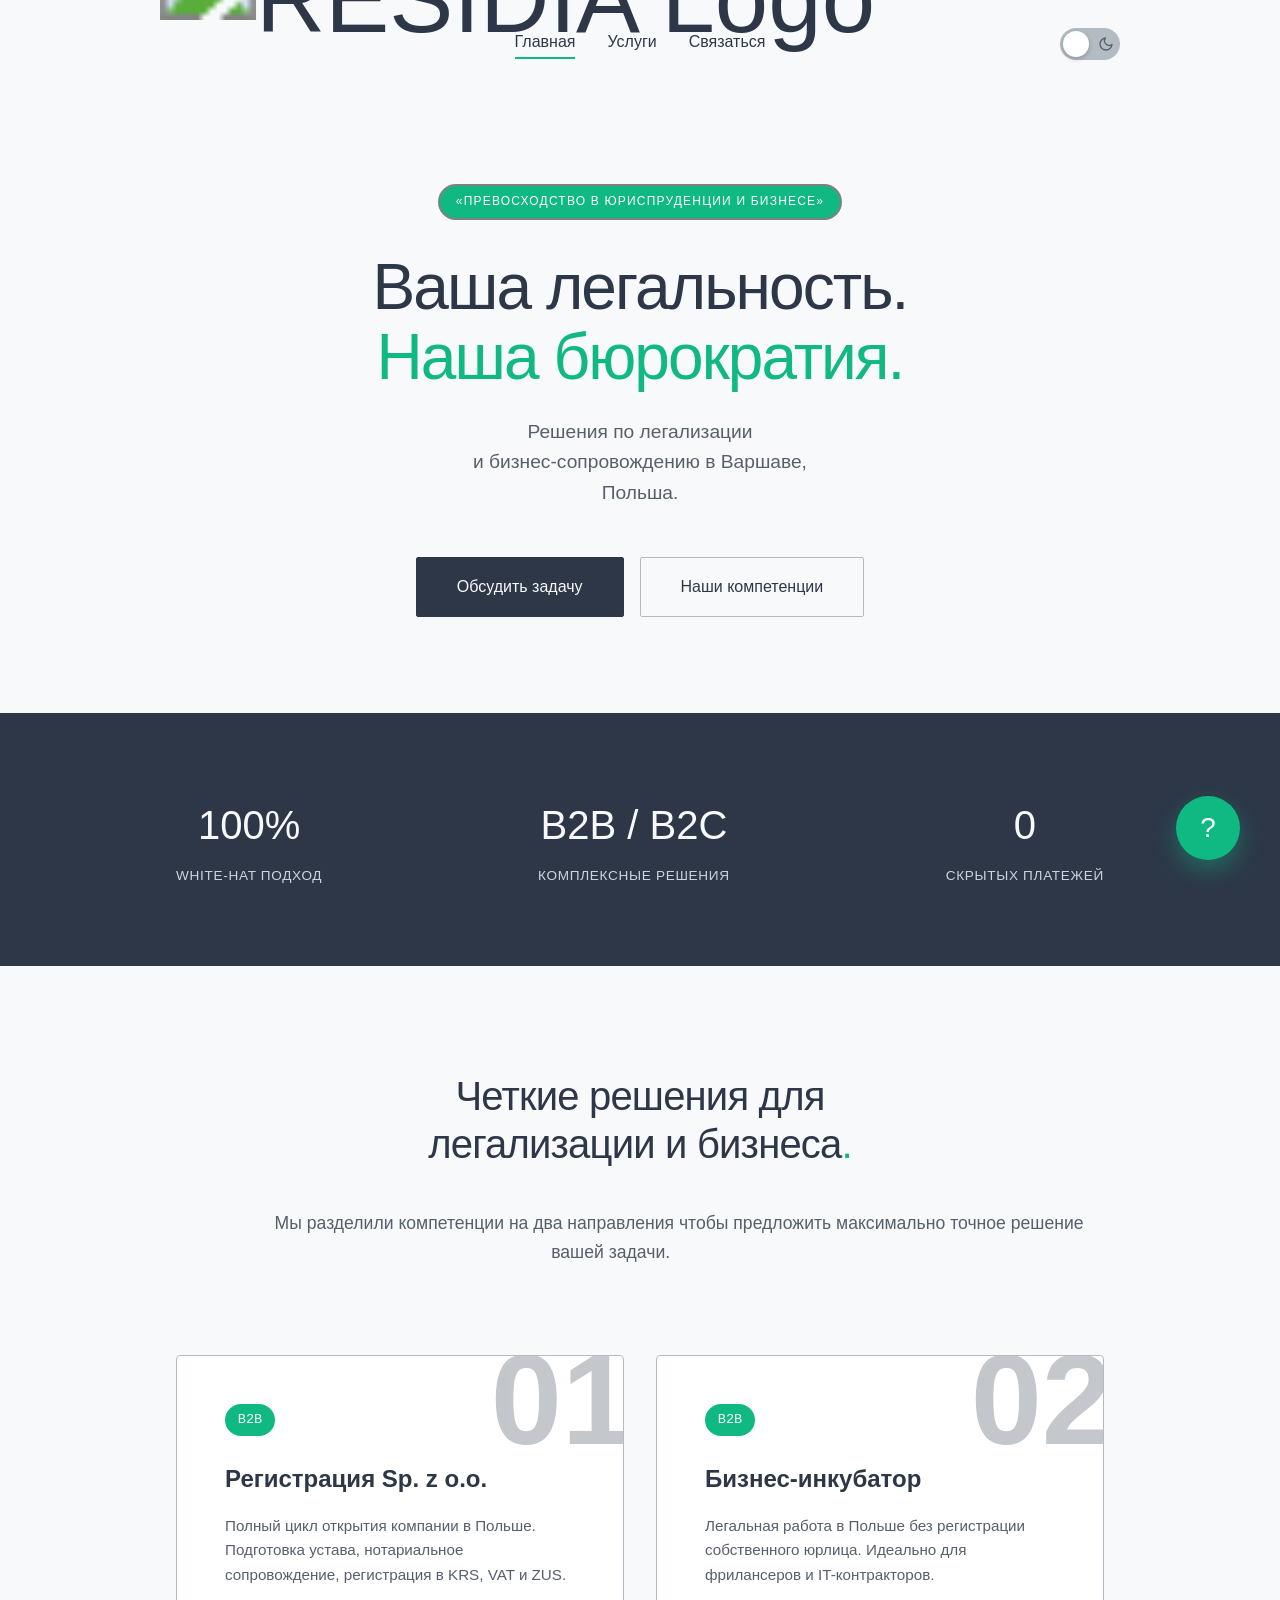
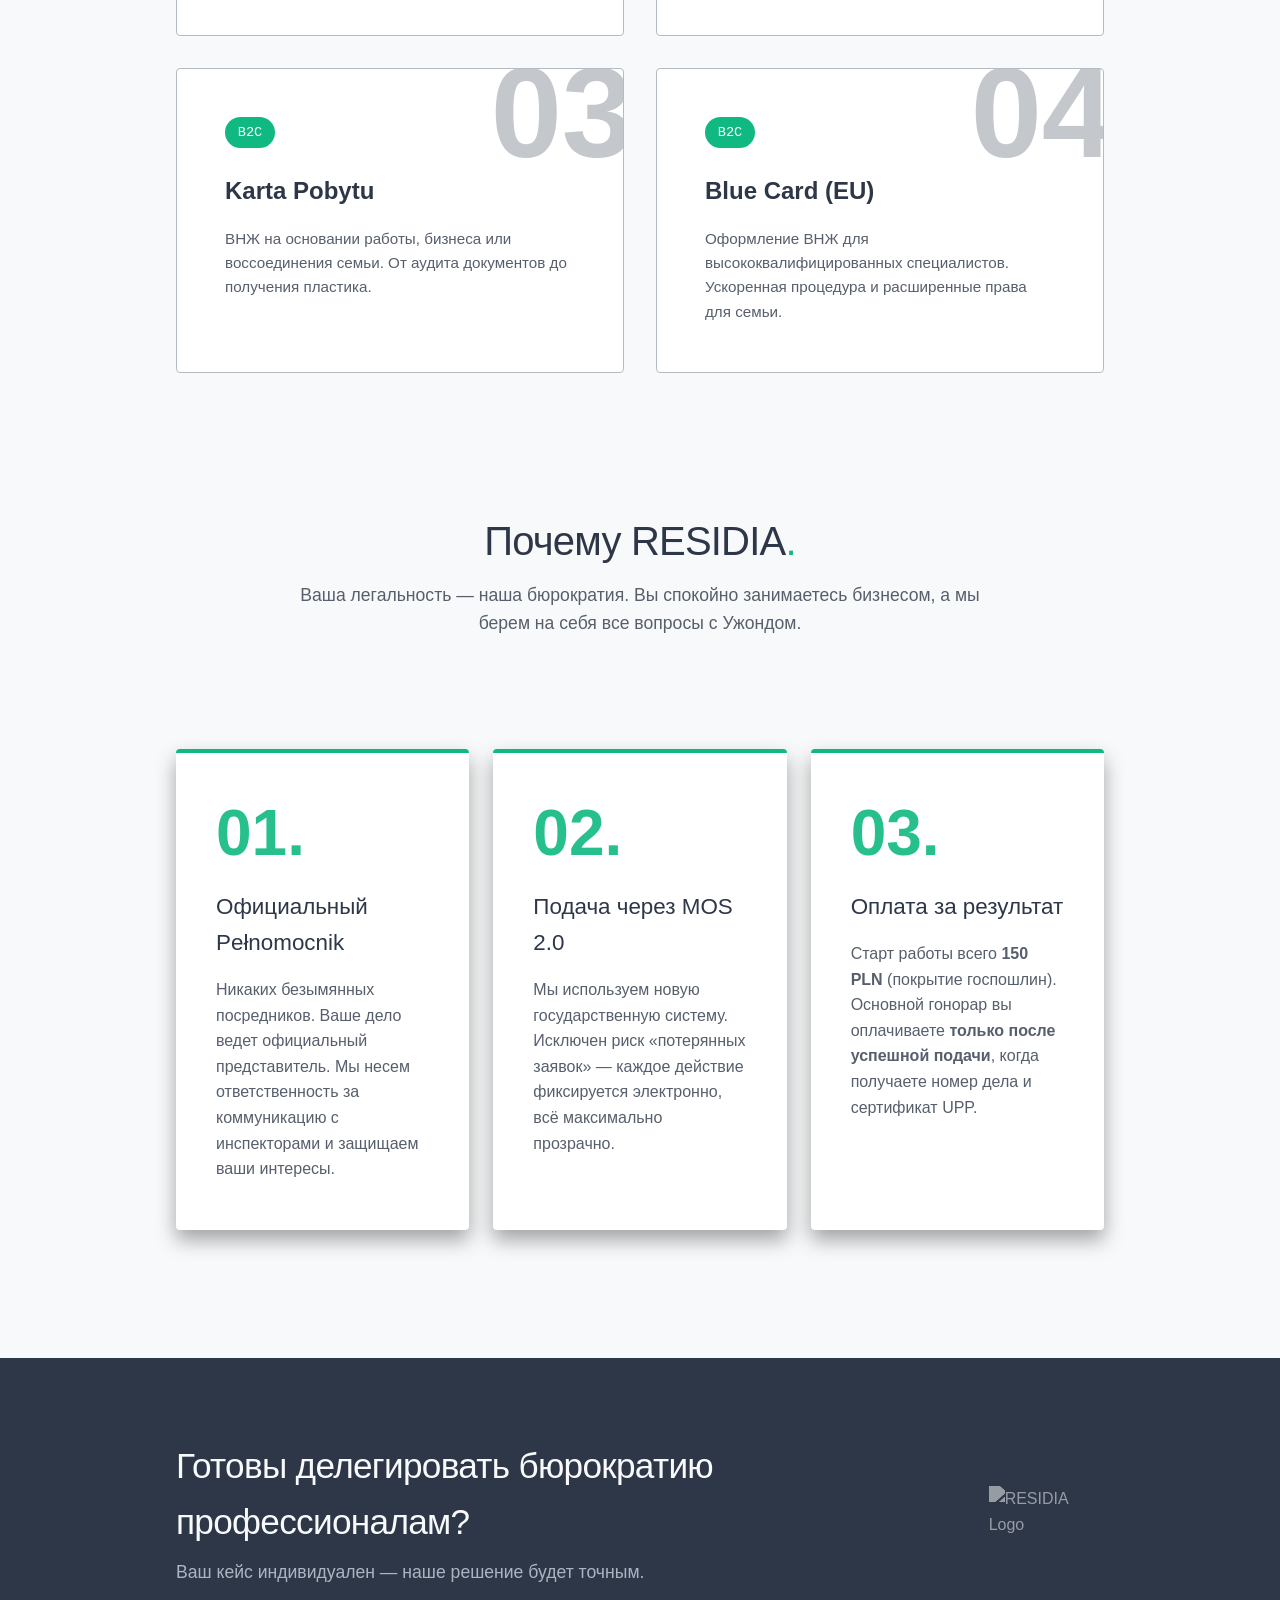
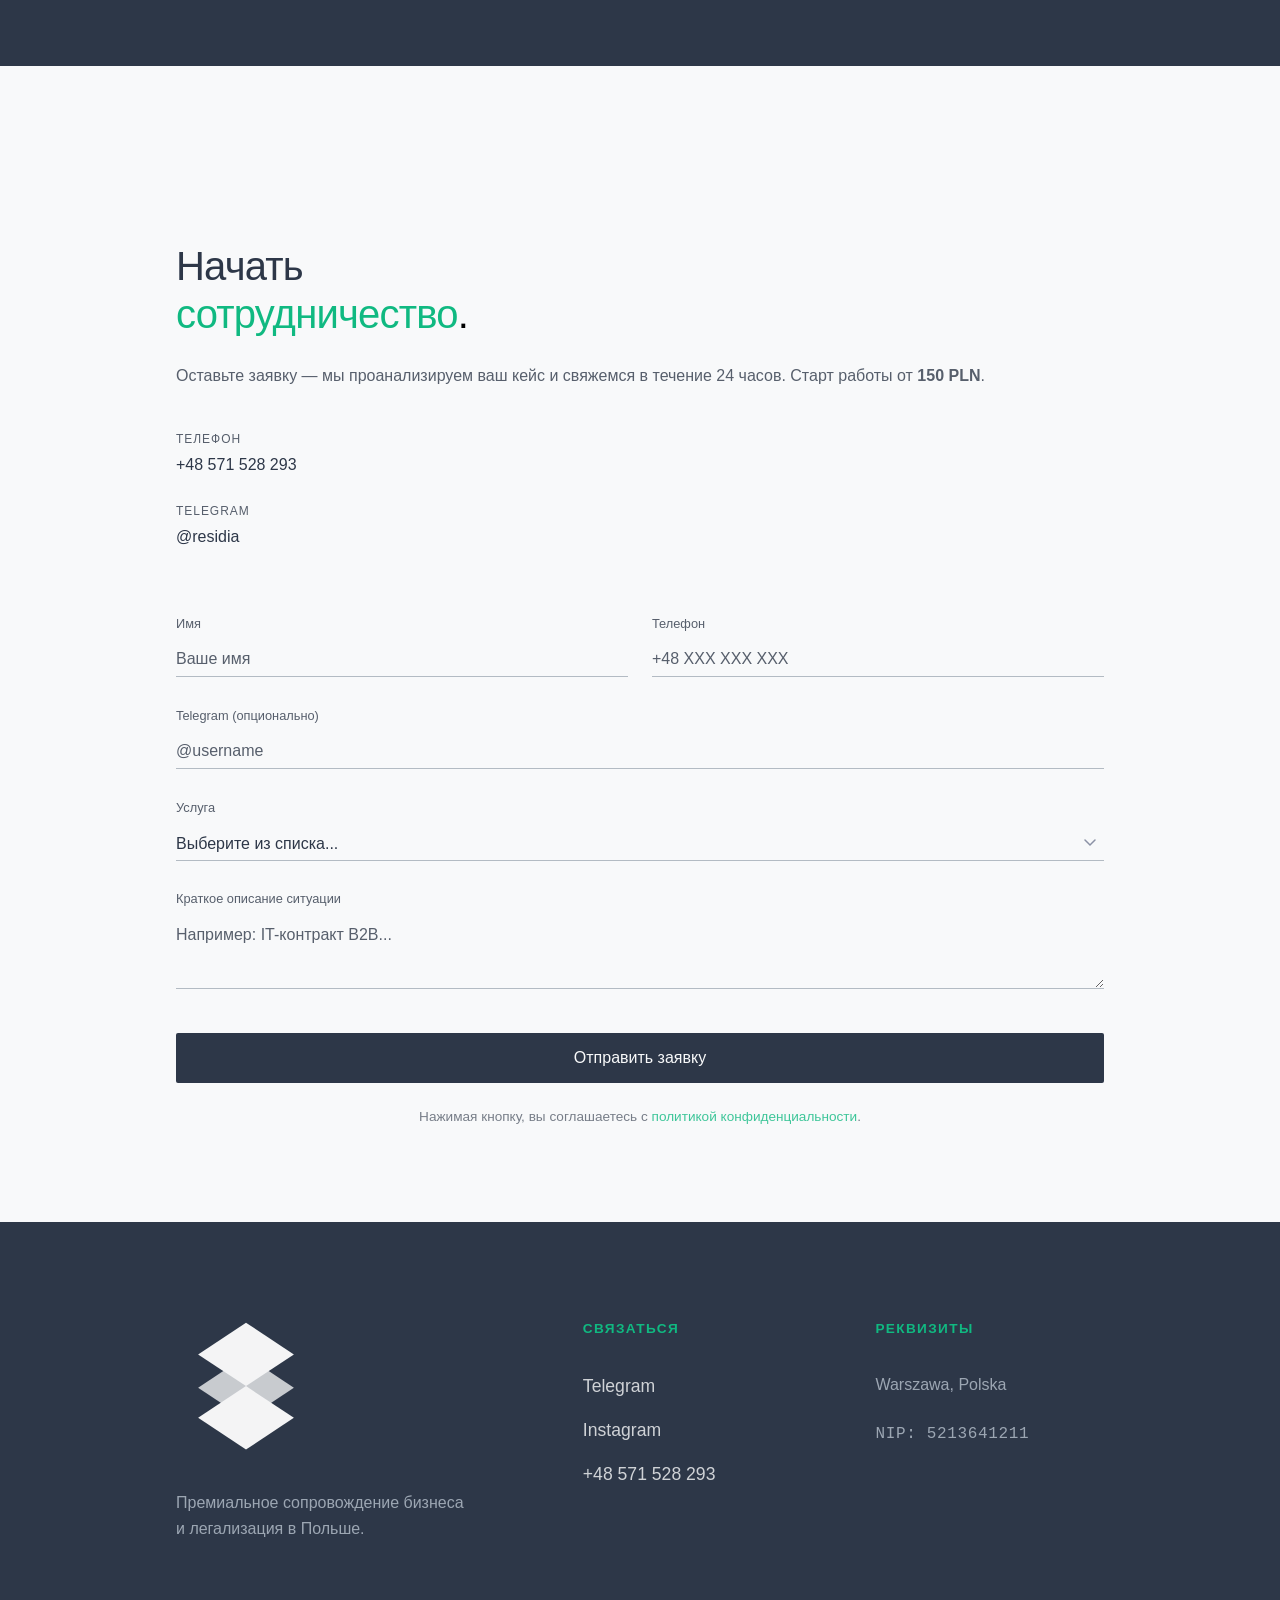
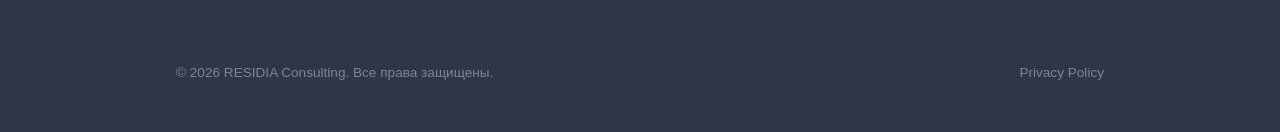
==== commit fd49d654: "fix: fixed footer logo" ====
--- a/index.html
+++ b/index.html
@@ -256,7 +256,7 @@
         <div class="footer-grid">
             
             <div class="footer-brand">
-                <img src="img/residia.svg" alt="RESIDIA Logo" class="footer-logo">
+                <img src="img/residia66.svg" alt="RESIDIA Logo" class="footer-logo">
                 <p class="footer-mission">Премиальное сопровождение бизнеса <br> и легализация в Польше.</p>
             </div>
 
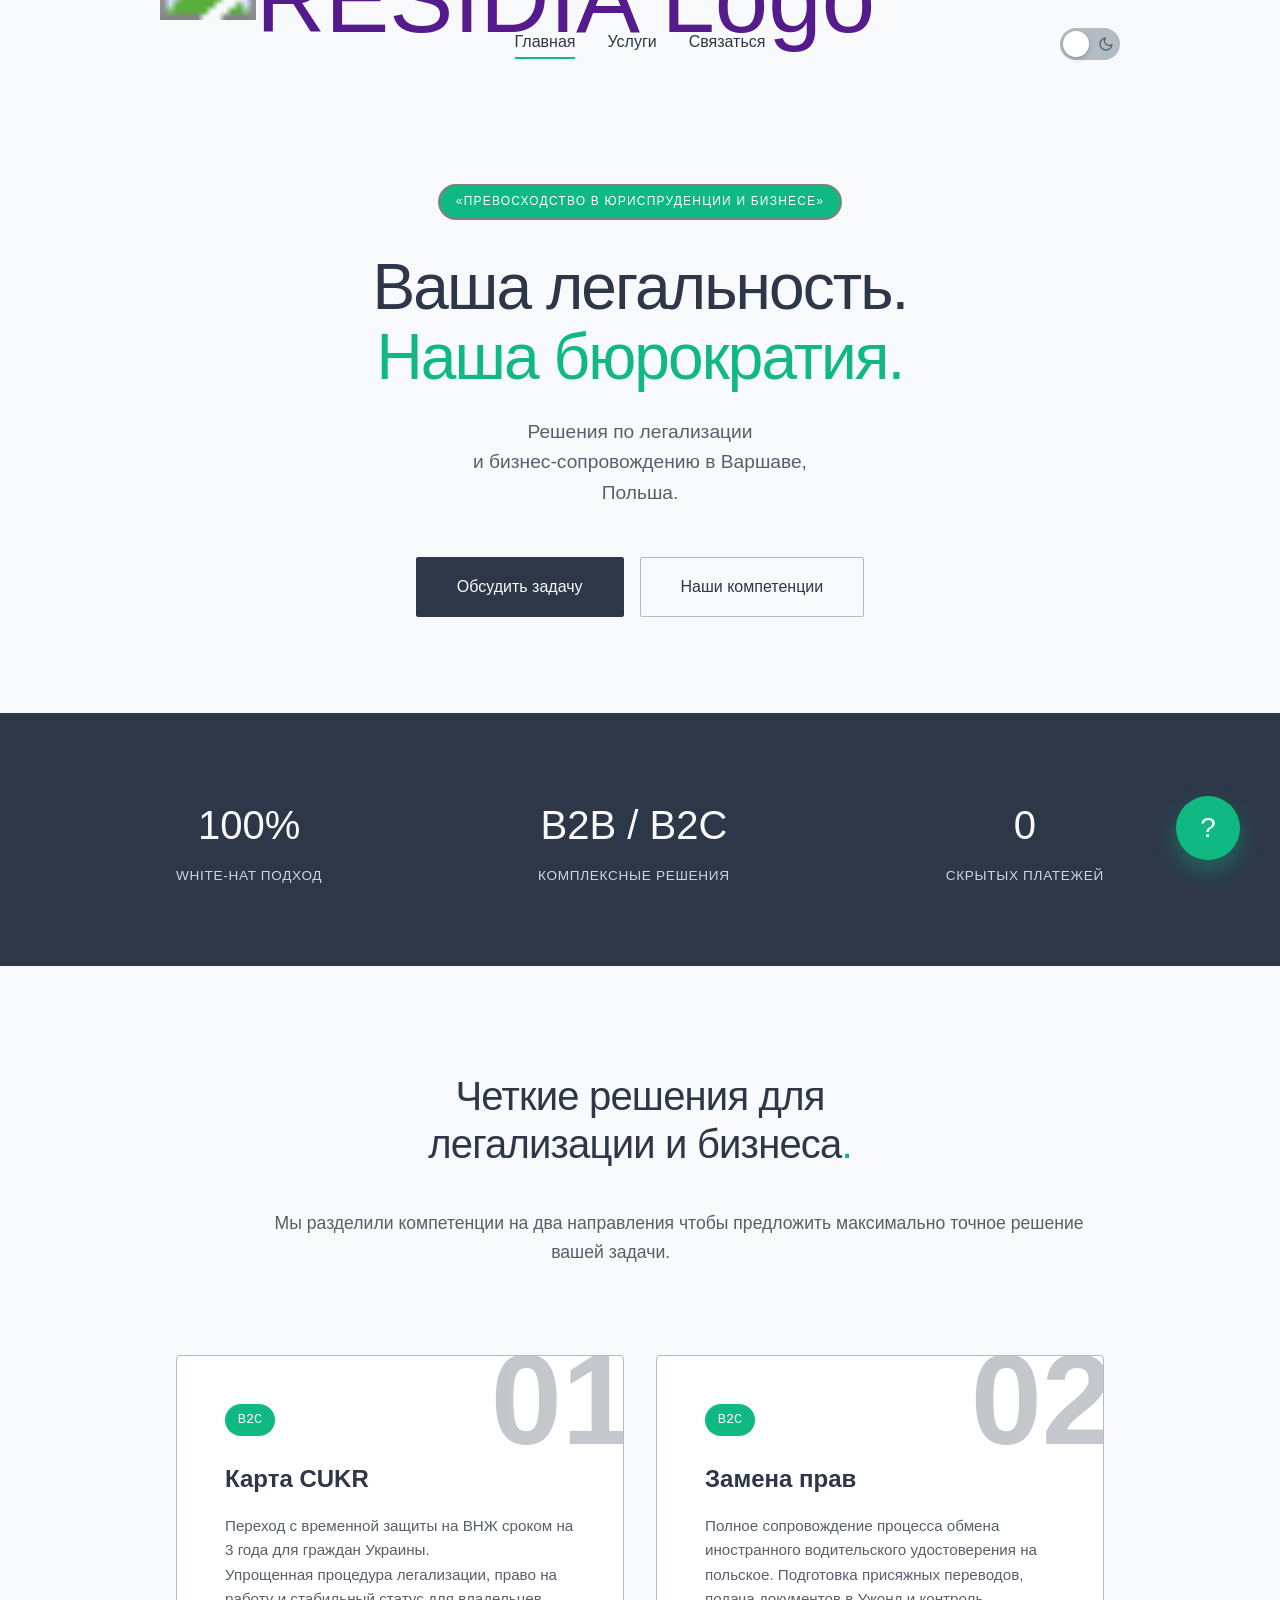
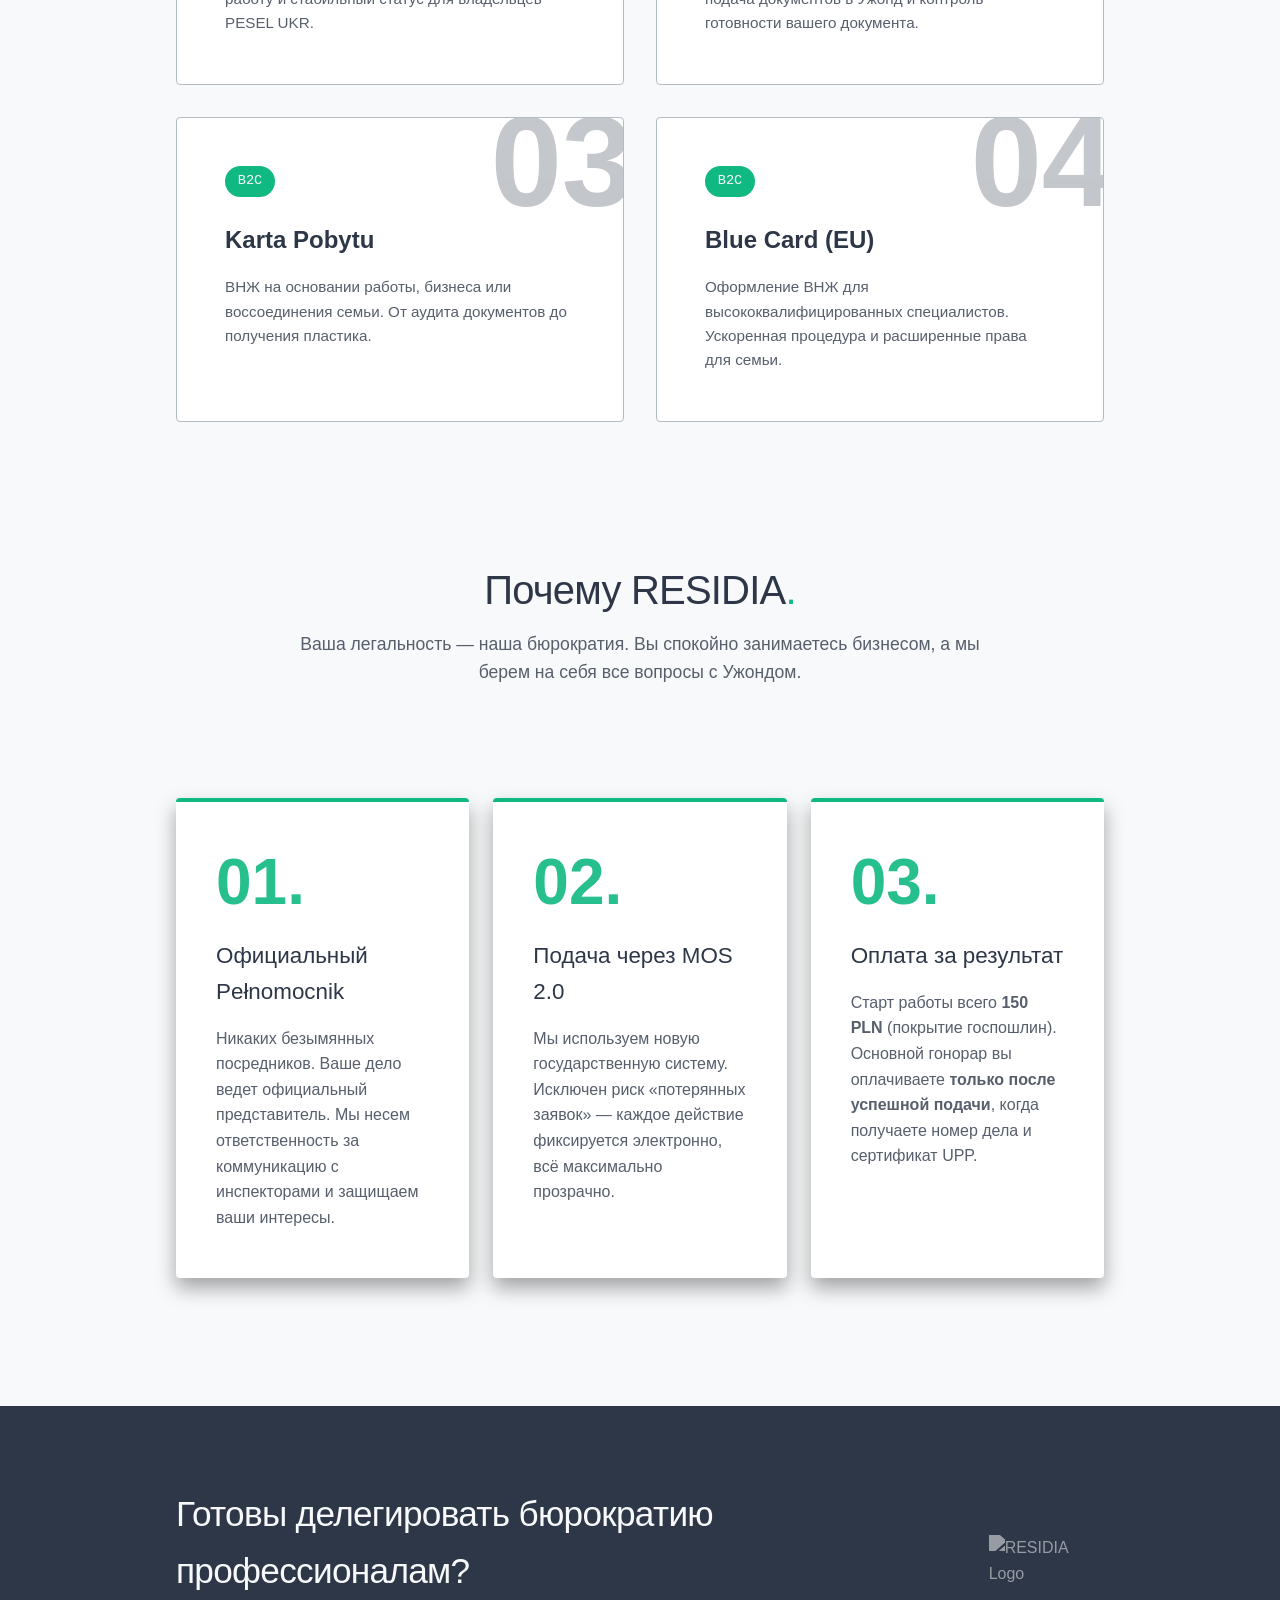
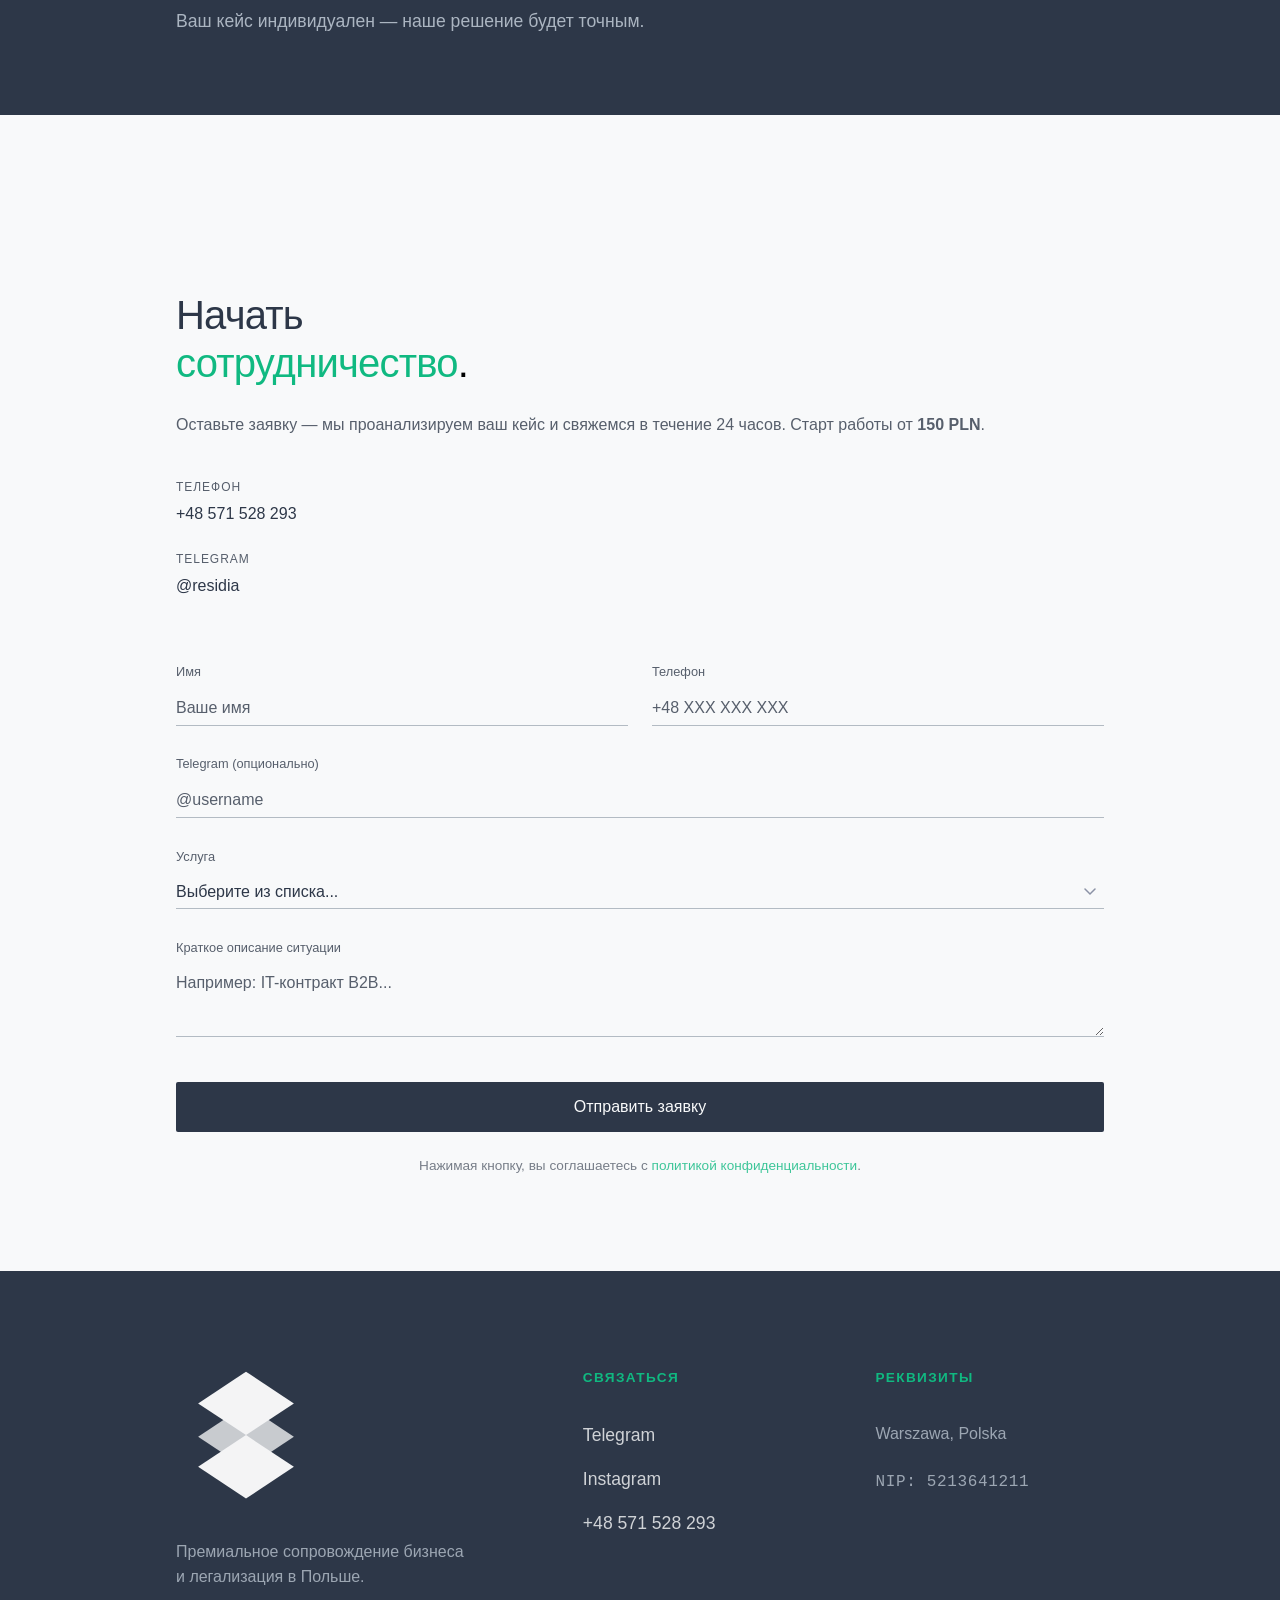
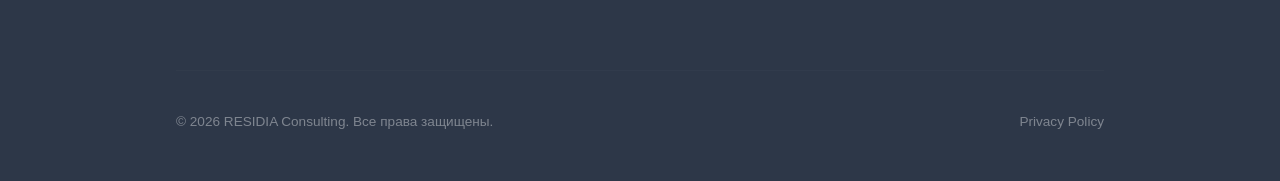
==== commit 04914576: "fix: add autocomplete attributes to contact form and resolve console warnings" ====
--- a/index.html
+++ b/index.html
@@ -29,12 +29,12 @@
     <header class="site-header">
         <div class="container header-inner">
             <div class="logo">
-                <img src="img/residia.svg" alt="RESIDIA Logo" class="brand-logo">
+                <a href="" class="logo-link"><img src="img/residia.svg" alt="RESIDIA Logo" class="brand-logo"></a>
             </div>
             
             <nav class="main-nav">
                 <a href="#home" class="active">Главная</a>
-                <a href="#services">Услуги</a>
+                <a href="#services">Услуги</a>  
                 <a href="#contact" class="btn-primary">Связаться</a>
             </nav>
             
@@ -198,10 +198,11 @@
                         <select id="cf-service" name="service" required>
                             <option value="" disabled selected>Выберите из списка...</option>
                             <option value="Karta Pobytu">Karta Pobytu</option>
-                            <option value="Регистрация Sp. z o.o.">Регистрация Sp. z o.o.</option>
-                            <option value="Бизнес-инкубатор">Бизнес-инкубатор</option>
+                            <option value="Карта CUKR">Карта CUKR</option>
+                            <option value="Замена прав">Замена прав</option>
                             <option value="Blue Card">Blue Card</option>
                             <option value="Консультация">Консультация</option>
+                            <option value="Другое">Другое</option>
                         </select>
                         <span class="error-message">Выберите услугу</span>
                     </div>
--- a/css/styles.css
+++ b/css/styles.css
@@ -82,12 +82,25 @@
         align-items: center;
     }
 
+    .logo-link{
+    display: inline-block; 
+    text-decoration: none; 
+    transition: 0.3s ease;
+    }
+
+    .logo-link:hover {
+        transform: translateX(-10px); 
+
+        scale: 1.1;
+        opacity: 0.9;
+    }
+
     /* Стили для нового класса логотипа */
     .brand-logo {
         display: block;
         height: 40px; /* Базовая высота, чтобы шапка не раздувалась */
         width: auto;
-        /* Раздуваем логотип в 3 раза. Если будет слишком большим - поставь 2 или 2.5 */
+        
         transform: scale(6)     ;
         transform-origin: left center; /* Точка отсчета для увеличения - левый край */
     }
@@ -599,6 +612,10 @@
     transform: translateY(0);
 }
 
+.feature-card:hover {
+    transform: translateY(-10px);
+}
+
 .site-header {
     position: sticky;
     top: 0;
